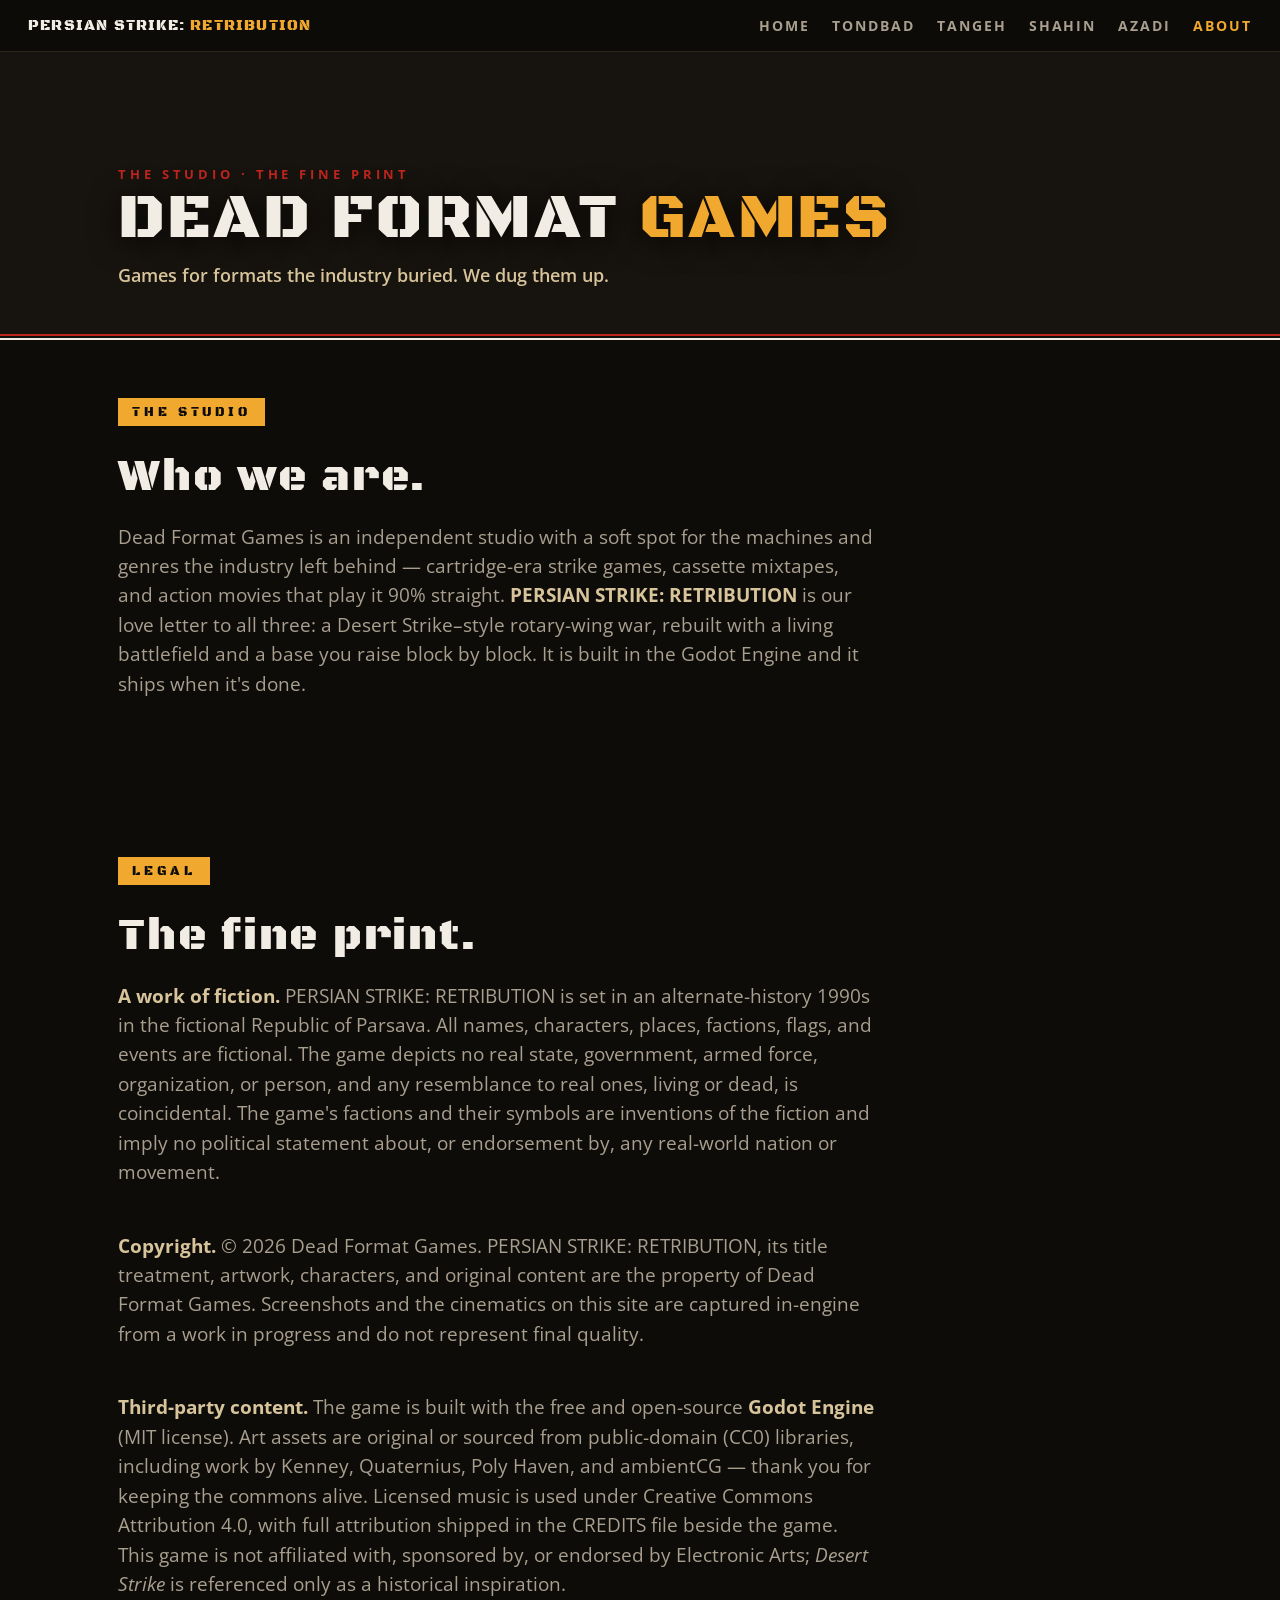
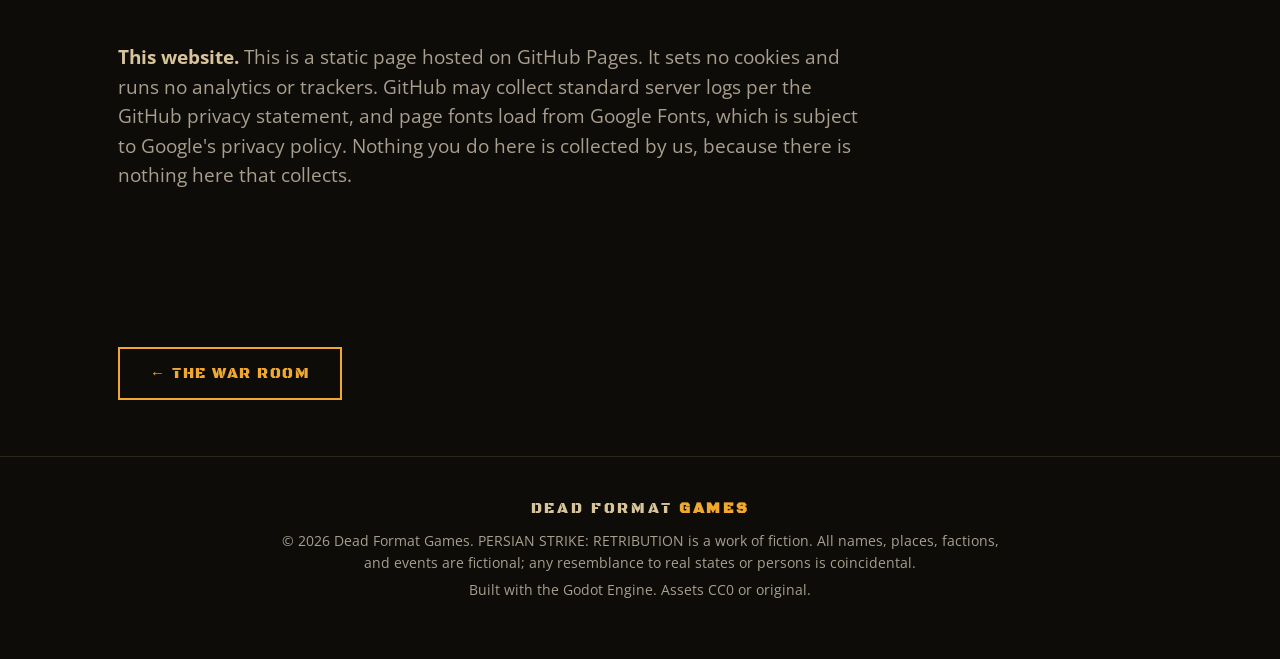
==== about.html @ ac2b21de "Add About page: Dead Format Games and the legal fine print Co-Authored-By: Claude Fable 5 <noreply@a" ====
<!DOCTYPE html>
<html lang="en">
<head>
<meta charset="utf-8">
<meta name="viewport" content="width=device-width, initial-scale=1">
<title>About &amp; Legal — PERSIAN STRIKE: RETRIBUTION</title>
<meta name="description" content="About Dead Format Games, and the legal fine print for PERSIAN STRIKE: RETRIBUTION — fiction disclaimer, licenses, and site privacy.">
<link rel="canonical" href="https://rhicksrad.github.io/persian-strike/about.html">
<meta name="robots" content="index, follow">
<meta name="theme-color" content="#0e0c09">
<meta property="og:type" content="website">
<meta property="og:site_name" content="PERSIAN STRIKE: RETRIBUTION">
<meta property="og:title" content="About Dead Format Games">
<meta property="og:description" content="The studio behind PERSIAN STRIKE: RETRIBUTION, and the legal fine print.">
<meta property="og:image" content="https://rhicksrad.github.io/persian-strike/media/menu_backplate.png">
<meta property="og:url" content="https://rhicksrad.github.io/persian-strike/about.html">
<meta name="twitter:card" content="summary_large_image">
<link rel="icon" href="data:image/svg+xml,<svg xmlns=%22http://www.w3.org/2000/svg%22 viewBox=%220 0 100 100%22><text y=%22.9em%22 font-size=%2290%22>🚁</text></svg>">
<link rel="preconnect" href="https://fonts.googleapis.com">
<link rel="preconnect" href="https://fonts.gstatic.com" crossorigin>
<link href="https://fonts.googleapis.com/css2?family=Open+Sans:wght@400;600;700&display=swap" rel="stylesheet">
<link rel="stylesheet" href="styles.css">
<script type="application/ld+json">
{
  "@context": "https://schema.org",
  "@type": "Organization",
  "name": "Dead Format Games",
  "url": "https://rhicksrad.github.io/persian-strike/about.html",
  "description": "Independent game studio. Maker of PERSIAN STRIKE: RETRIBUTION."
}
</script>
</head>
<body>

<nav>
  <a class="brand" href="index.html">PERSIAN STRIKE: <em>RETRIBUTION</em></a>
  <span class="links">
    <a href="index.html">Home</a>
    <a href="c1.html">Tondbad</a>
    <a href="c2.html">Tangeh</a>
    <a href="c3.html">Shahin</a>
    <a href="c4.html">Azadi</a>
    <a href="about.html" class="active">About</a>
  </span>
</nav>

<header class="page-hero" style="background: var(--panel); min-height: 32vh;">
  <div class="page-hero-inner">
    <span class="season">The studio · the fine print</span>
    <h1>DEAD FORMAT <em>GAMES</em></h1>
    <p class="tag">Games for formats the industry buried. We dug them up.</p>
  </div>
  <div class="tricolor"><span></span><span></span><span></span></div>
</header>

<section id="studio">
  <div class="wrap tight">
    <span class="stamp">The studio</span>
    <h2>Who we are.</h2>
    <p class="lede">Dead Format Games is an independent studio with a soft spot for the machines and genres the industry left behind — cartridge-era strike games, cassette mixtapes, and action movies that play it 90% straight. <b>PERSIAN STRIKE: RETRIBUTION</b> is our love letter to all three: a Desert Strike–style rotary-wing war, rebuilt with a living battlefield and a base you raise block by block. It is built in the Godot Engine and it ships when it's done.</p>
  </div>
</section>

<section id="legal">
  <div class="wrap tight">
    <span class="stamp">Legal</span>
    <h2>The fine print.</h2>
    <p class="lede"><b>A work of fiction.</b> PERSIAN STRIKE: RETRIBUTION is set in an alternate-history 1990s in the fictional Republic of Parsava. All names, characters, places, factions, flags, and events are fictional. The game depicts no real state, government, armed force, organization, or person, and any resemblance to real ones, living or dead, is coincidental. The game's factions and their symbols are inventions of the fiction and imply no political statement about, or endorsement by, any real-world nation or movement.</p>
    <p class="lede"><b>Copyright.</b> © 2026 Dead Format Games. PERSIAN STRIKE: RETRIBUTION, its title treatment, artwork, characters, and original content are the property of Dead Format Games. Screenshots and the cinematics on this site are captured in-engine from a work in progress and do not represent final quality.</p>
    <p class="lede"><b>Third-party content.</b> The game is built with the free and open-source <b>Godot Engine</b> (MIT license). Art assets are original or sourced from public-domain (CC0) libraries, including work by Kenney, Quaternius, Poly Haven, and ambientCG — thank you for keeping the commons alive. Licensed music is used under Creative Commons Attribution 4.0, with full attribution shipped in the CREDITS file beside the game. This game is not affiliated with, sponsored by, or endorsed by Electronic Arts; <i>Desert Strike</i> is referenced only as a historical inspiration.</p>
    <p class="lede"><b>This website.</b> This is a static page hosted on GitHub Pages. It sets no cookies and runs no analytics or trackers. GitHub may collect standard server logs per the GitHub privacy statement, and page fonts load from Google Fonts, which is subject to Google's privacy policy. Nothing you do here is collected by us, because there is nothing here that collects.</p>
  </div>
</section>

<section id="next">
  <div class="wrap tight">
    <div class="prevnext">
      <a class="btn" href="index.html">← The war room</a>
    </div>
  </div>
</section>

<footer>
  <div class="df">DEAD FORMAT <b>GAMES</b></div>
  <p>© 2026 Dead Format Games. PERSIAN STRIKE: RETRIBUTION is a work of fiction. All names, places, factions, and events are fictional; any resemblance to real states or persons is coincidental.</p>
  <p>Built with the Godot Engine. Assets CC0 or original.</p>
</footer>

</body>
</html>
---- styles.css ----
@font-face {
  font-family: 'Black Ops One';
  src: url('fonts/BlackOpsOne-Regular.ttf') format('truetype');
  font-weight: 400;
  font-display: swap;
}
:root {
  --ink: #0e0c09;
  --panel: #17130e;
  --panel-2: #1e1913;
  --sand: #d8c49a;
  --saffron: #f0a92e;
  --saffron-dim: #b57d1e;
  --red: #bf261f;
  --white: #f2ede4;
  --grey: #a99f8f;
  --line: #2c251b;
}
* { margin: 0; padding: 0; box-sizing: border-box; }
html { scroll-behavior: smooth; }
body {
  background: var(--ink);
  color: var(--white);
  font-family: 'Open Sans', 'Segoe UI', sans-serif;
  font-size: 18px;
  line-height: 1.55;
  -webkit-font-smoothing: antialiased;
}
h1, h2, h3, .stamp { font-family: 'Black Ops One', 'Open Sans', sans-serif; font-weight: 400; letter-spacing: .04em; }
a { color: var(--saffron); text-decoration: none; }
img, video { display: block; max-width: 100%; }
section { scroll-margin-top: 72px; }

.tricolor { height: 6px; display: grid; grid-template-rows: 1fr 1fr 1fr; }
.tricolor span:nth-child(1) { background: var(--red); }
.tricolor span:nth-child(2) { background: #111; }
.tricolor span:nth-child(3) { background: var(--white); }

/* ---- nav ---- */
nav {
  position: sticky; top: 0; z-index: 50;
  display: flex; align-items: center; gap: 28px;
  padding: 14px 28px;
  background: rgba(14,12,9,.92);
  backdrop-filter: blur(8px);
  border-bottom: 1px solid var(--line);
}
nav .brand { font-family: 'Black Ops One', sans-serif; font-size: 15px; color: var(--white); letter-spacing: .08em; }
nav .brand em { color: var(--saffron); font-style: normal; }
nav .links { margin-left: auto; display: flex; gap: 22px; }
nav .links a { font-weight: 700; font-size: 14px; letter-spacing: .14em; color: var(--grey); text-transform: uppercase; }
nav .links a:hover { color: var(--saffron); }
nav .links a.active { color: var(--saffron); }
@media (max-width: 700px) { nav .links { gap: 14px; } nav .links a { font-size: 12px; letter-spacing: .08em; } }

/* ---- main hero ---- */
header.hero {
  position: relative;
  min-height: 92vh;
  display: flex; flex-direction: column; justify-content: flex-start;
  background:
    linear-gradient(180deg, rgba(14,12,9,.72) 0%, rgba(14,12,9,.22) 34%, rgba(14,12,9,.06) 55%, rgba(14,12,9,.55) 100%),
    url('media/menu_backplate.png') center 55% / cover no-repeat;
  image-rendering: pixelated;
}
.hero-inner { max-width: 1100px; margin: 0 auto; padding: 34px 28px 0; width: 100%; text-align: center; flex: 1; }
.hero-bottom { max-width: 1100px; margin: 0 auto; padding: 0 28px 44px; width: 100%; text-align: center; }
.hero-bottom .subline { margin: 0 auto 18px; }
.kicker {
  font-weight: 700; letter-spacing: .38em; font-size: 13px; text-transform: uppercase;
  color: var(--sand); opacity: .9;
}
.kicker b { color: var(--saffron); }
h1.title {
  font-size: clamp(40px, 7.5vw, 96px);
  line-height: .98;
  margin: 18px 0 6px;
  text-shadow: 0 4px 30px rgba(0,0,0,.75);
}
h1 .strike { color: var(--white); }
h1 .retrib { color: var(--saffron); display: block; font-size: .48em; letter-spacing: .3em; margin-top: 10px; }
.subline { color: var(--grey); font-size: 16px; max-width: 640px; margin: 18px auto 34px; }
.cta-row { display: flex; gap: 16px; justify-content: center; flex-wrap: wrap; }
.btn {
  display: inline-block; padding: 13px 30px;
  font-family: 'Black Ops One', sans-serif; font-size: 15px; letter-spacing: .1em; text-transform: uppercase;
  border: 2px solid var(--saffron); color: var(--saffron);
  transition: all .15s ease;
}
.btn:hover { background: var(--saffron); color: var(--ink); }
.btn.solid { background: var(--red); border-color: var(--red); color: var(--white); }
.btn.solid:hover { background: #d93a31; border-color: #d93a31; }
.platform { margin-top: 26px; font-size: 13px; letter-spacing: .22em; text-transform: uppercase; color: var(--grey); }

/* ---- campaign page hero ---- */
header.page-hero {
  position: relative;
  min-height: 54vh;
  display: flex; flex-direction: column; justify-content: flex-end;
  background-size: cover;
  background-position: center 30%;
}
header.page-hero .shade {
  position: absolute; inset: 0;
  background: linear-gradient(180deg, rgba(14,12,9,.55) 0%, rgba(14,12,9,.18) 45%, rgba(14,12,9,.94) 92%);
}
.page-hero-inner { position: relative; max-width: 1100px; margin: 0 auto; padding: 90px 28px 44px; width: 100%; }
.page-hero h1 { font-size: clamp(32px, 5.2vw, 64px); line-height: 1.02; text-shadow: 0 4px 30px rgba(0,0,0,.75); }
.page-hero h1 em { color: var(--saffron); font-style: normal; }
.page-hero .season { font-size: 13px; font-weight: 700; letter-spacing: .3em; color: var(--red); text-transform: uppercase; }
.page-hero .tag { color: var(--sand); font-size: 18px; font-weight: 600; margin-top: 10px; max-width: 720px; }

/* ---- sections ---- */
.wrap { max-width: 1100px; margin: 0 auto; padding: 84px 28px; }
.wrap.tight { padding: 56px 28px; }
.stamp {
  display: inline-block; font-size: 13px; letter-spacing: .3em; text-transform: uppercase;
  color: var(--ink); background: var(--saffron); padding: 4px 14px; margin-bottom: 18px;
}
h2 { font-size: clamp(28px, 4vw, 44px); margin-bottom: 10px; }
.lede { color: var(--grey); max-width: 760px; font-size: 19px; margin-bottom: 44px; }
.lede b { color: var(--sand); }

/* ---- films ---- */
.film { background: var(--panel); border: 1px solid var(--line); }
.film video { width: 100%; aspect-ratio: 1920 / 1080; background: #000; }
.film .plate { padding: 16px 20px 18px; display: flex; align-items: baseline; gap: 14px; flex-wrap: wrap; }
.film .op { font-family: 'Black Ops One', sans-serif; font-size: 17px; color: var(--saffron); letter-spacing: .06em; }
.film .season { font-size: 13px; font-weight: 700; letter-spacing: .24em; color: var(--red); text-transform: uppercase; }
.film .desc { flex-basis: 100%; color: var(--grey); font-size: 15.5px; }

/* ---- story beats ---- */
.beats { display: grid; gap: 20px; }
.beat { display: grid; grid-template-columns: 340px 1fr; gap: 0; background: var(--panel); border: 1px solid var(--line); overflow: hidden; align-items: stretch; }
.beat img { width: 100%; height: 100%; object-fit: cover; display: block; }
.beat .body { padding: 18px 24px 20px; }
.beat .season { font-size: 12px; font-weight: 700; letter-spacing: .26em; color: var(--red); text-transform: uppercase; }
.beat h3 { font-size: 20px; color: var(--white); margin: 4px 0 8px; }
.beat h3 em { color: var(--saffron); font-style: normal; }
.beat p { color: var(--grey); font-size: 15.5px; }
.beat p b { color: var(--sand); }
.beat .go { display: inline-block; margin-top: 10px; font-weight: 700; font-size: 13px; letter-spacing: .18em; text-transform: uppercase; }
@media (max-width: 820px) { .beat { grid-template-columns: 1fr; } .beat img { aspect-ratio: 16 / 8; } }

/* ---- campaign cards ---- */
.camp-grid { display: grid; grid-template-columns: 1fr 1fr; gap: 26px; }
@media (max-width: 860px) { .camp-grid { grid-template-columns: 1fr; } }
.camp { background: var(--panel); border: 1px solid var(--line); overflow: hidden; display: block; }
.camp img { aspect-ratio: 1920 / 991; object-fit: cover; width: 100%; filter: saturate(1.05); transition: transform .3s ease; }
.camp:hover img { transform: scale(1.025); }
.camp .body { padding: 18px 20px 22px; }
.camp h3 { font-size: 20px; color: var(--white); margin-bottom: 2px; }
.camp h3 span { color: var(--saffron); }
.camp .season { font-size: 12px; font-weight: 700; letter-spacing: .26em; color: var(--red); text-transform: uppercase; }
.camp p { color: var(--grey); font-size: 15.5px; margin-top: 8px; }
.camp .go { display: inline-block; margin-top: 12px; font-weight: 700; font-size: 13px; letter-spacing: .18em; text-transform: uppercase; }

/* ---- doctrine tiles ---- */
.feat-grid { display: grid; grid-template-columns: repeat(4, 1fr); gap: 20px; }
@media (max-width: 1080px) { .feat-grid { grid-template-columns: repeat(3, 1fr); } }
@media (max-width: 960px) { .feat-grid { grid-template-columns: 1fr 1fr; } }
@media (max-width: 640px) { .feat-grid { grid-template-columns: 1fr; } }
.feat { background: var(--panel-2); border: 1px solid var(--line); border-top: 3px solid var(--saffron-dim); overflow: hidden; }
.feat img { width: 100%; aspect-ratio: 16 / 9; object-fit: cover; display: block; }
.feat .body { padding: 16px 18px 22px; }
.feat h3 { font-size: 17px; color: var(--saffron); margin-bottom: 8px; }
.feat p { color: var(--grey); font-size: 15.5px; }
.feat p b { color: var(--sand); }

/* ---- the bird ---- */
.bird-grid { display: grid; grid-template-columns: repeat(3, 1fr); gap: 18px; }
@media (max-width: 860px) { .bird-grid { grid-template-columns: 1fr; } }
.bird-grid a { position: relative; display: block; overflow: hidden; border: 1px solid var(--line); border-bottom: 3px solid var(--saffron-dim); }
.bird-grid img { aspect-ratio: 1920 / 1080; object-fit: cover; width: 100%; transition: transform .3s ease; }
.bird-grid a:hover img { transform: scale(1.04); }
.bird-grid .cap {
  position: absolute; inset: auto 0 0 0; padding: 26px 14px 10px;
  background: linear-gradient(180deg, transparent, rgba(14,12,9,.92));
  font-size: 12px; font-weight: 700; letter-spacing: .18em; text-transform: uppercase; color: var(--sand);
}

/* ---- campaign page gallery ---- */
.shots { display: grid; grid-template-columns: 1fr 1fr; gap: 16px; }
@media (max-width: 700px) { .shots { grid-template-columns: 1fr; } }
.shots a { position: relative; display: block; overflow: hidden; border: 1px solid var(--line); }
.shots img { aspect-ratio: 1920 / 991; object-fit: cover; width: 100%; transition: transform .3s ease; }
.shots a:hover img { transform: scale(1.04); }
.shots .cap {
  position: absolute; inset: auto 0 0 0; padding: 26px 12px 10px;
  background: linear-gradient(180deg, transparent, rgba(14,12,9,.9));
  font-size: 12px; font-weight: 700; letter-spacing: .18em; text-transform: uppercase; color: var(--sand);
}

/* ---- prev/next ---- */
.prevnext { display: flex; justify-content: space-between; gap: 16px; flex-wrap: wrap; }

/* ---- outro / footer ---- */
.creed { text-align: center; padding: 90px 28px; background: var(--panel); border-top: 1px solid var(--line); }
.creed h2 { color: var(--white); }
.creed h2 em { color: var(--saffron); font-style: normal; }
.creed p { color: var(--grey); max-width: 620px; margin: 14px auto 0; }
footer { padding: 40px 28px 52px; text-align: center; color: var(--grey); font-size: 14px; border-top: 1px solid var(--line); }
footer .df { font-family: 'Black Ops One', sans-serif; letter-spacing: .18em; font-size: 15px; color: var(--sand); margin-bottom: 10px; }
footer .df b { color: var(--saffron); }
footer p { max-width: 720px; margin: 6px auto; }
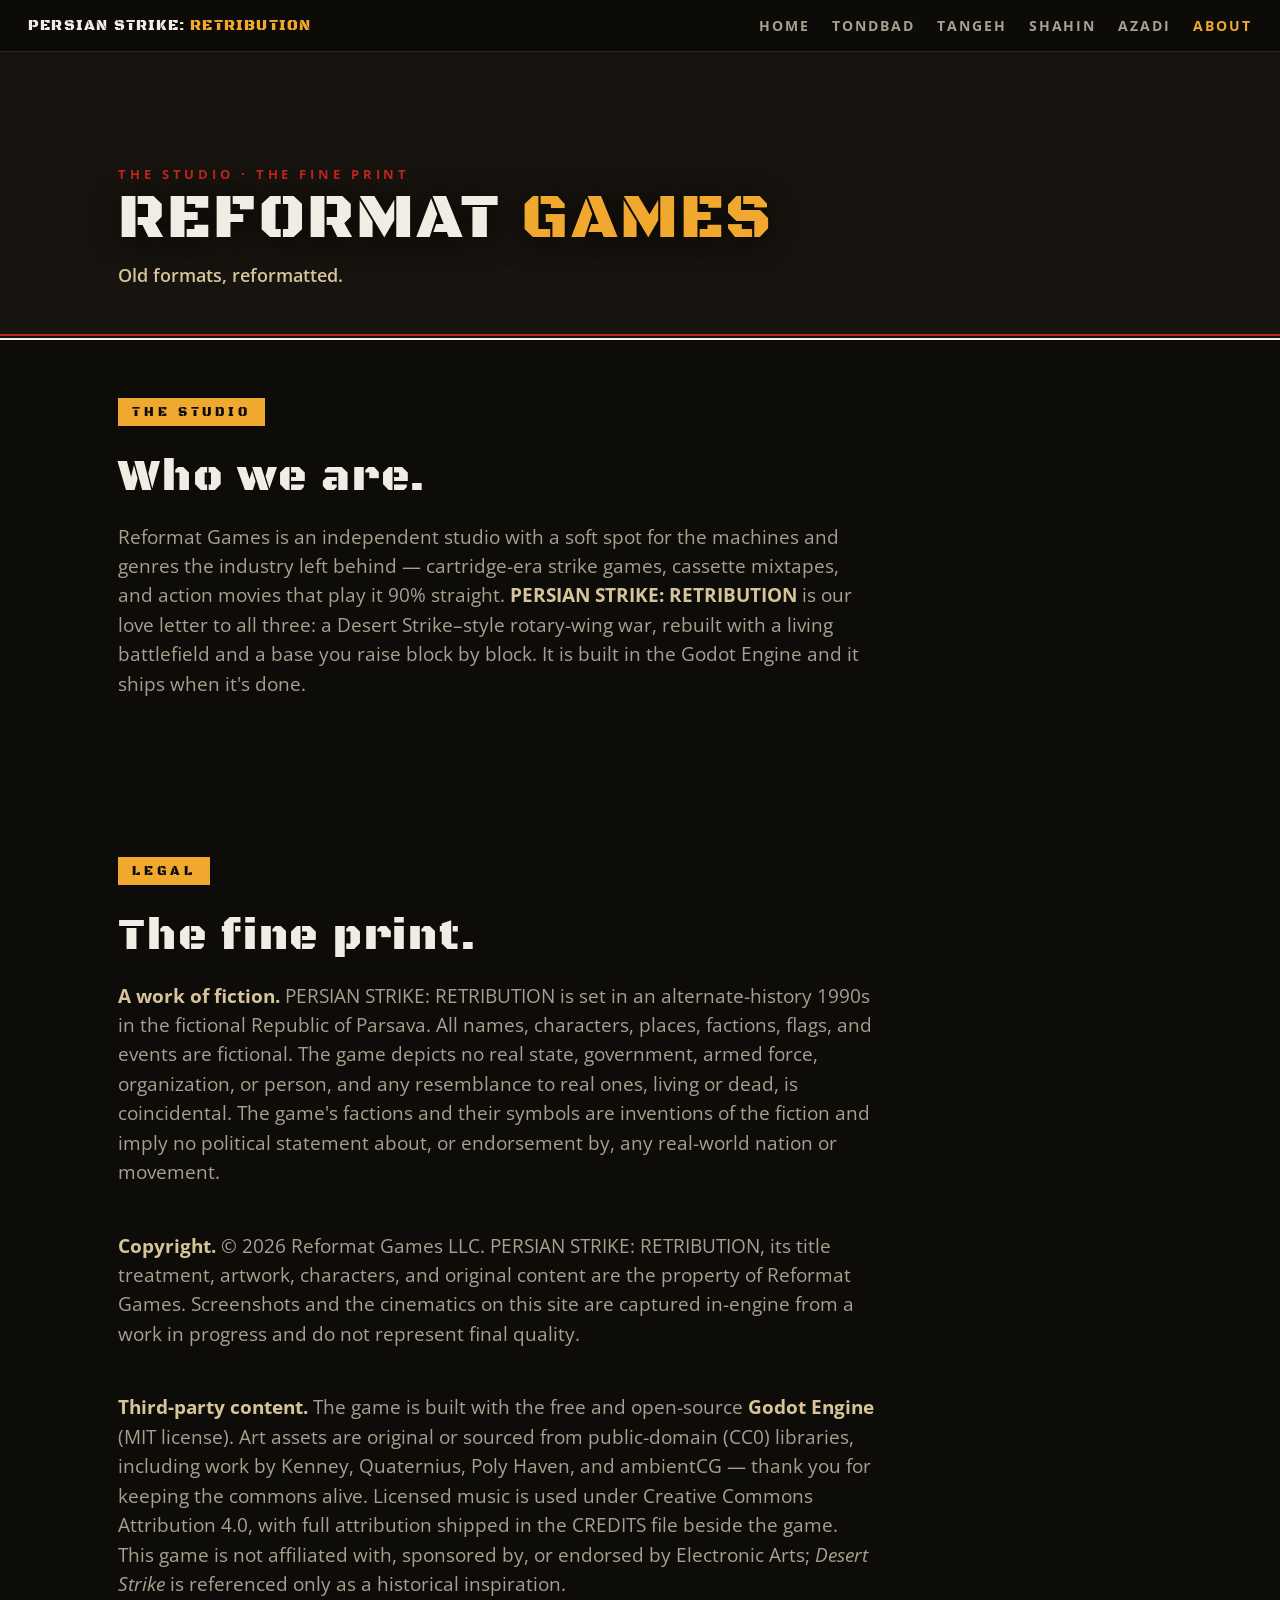
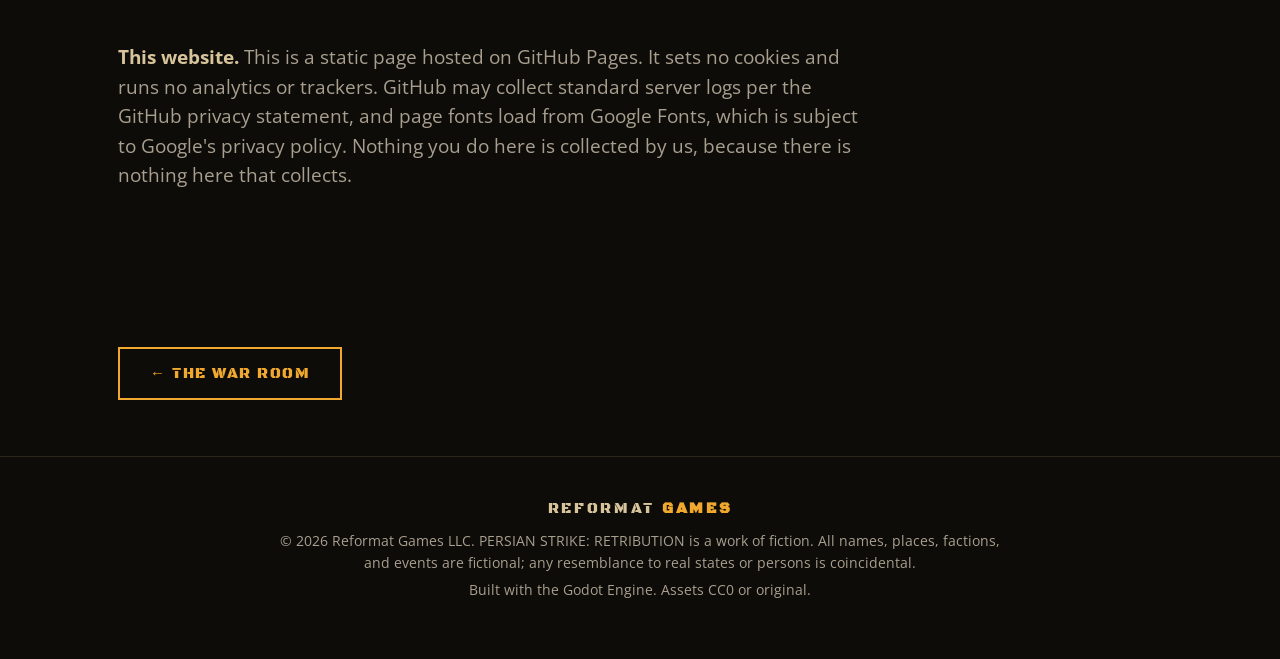
==== commit 21c9d1d1: "Rebrand studio credit to Reformat Games LLC across all pages Co-Authored-By: Claude Fable 5 <noreply" ====
--- a/about.html
+++ b/about.html
@@ -4,16 +4,16 @@
 <meta charset="utf-8">
 <meta name="viewport" content="width=device-width, initial-scale=1">
 <title>About &amp; Legal — PERSIAN STRIKE: RETRIBUTION</title>
-<meta name="description" content="About Dead Format Games, and the legal fine print for PERSIAN STRIKE: RETRIBUTION — fiction disclaimer, licenses, and site privacy.">
-<link rel="canonical" href="https://rhicksrad.github.io/persian-strike/about.html">
+<meta name="description" content="About Reformat Games, and the legal fine print for PERSIAN STRIKE: RETRIBUTION — fiction disclaimer, licenses, and site privacy.">
+<link rel="canonical" href="https://persianstrike.com/about.html">
 <meta name="robots" content="index, follow">
 <meta name="theme-color" content="#0e0c09">
 <meta property="og:type" content="website">
 <meta property="og:site_name" content="PERSIAN STRIKE: RETRIBUTION">
-<meta property="og:title" content="About Dead Format Games">
+<meta property="og:title" content="About Reformat Games">
 <meta property="og:description" content="The studio behind PERSIAN STRIKE: RETRIBUTION, and the legal fine print.">
-<meta property="og:image" content="https://rhicksrad.github.io/persian-strike/media/menu_backplate.png">
-<meta property="og:url" content="https://rhicksrad.github.io/persian-strike/about.html">
+<meta property="og:image" content="https://persianstrike.com/media/menu_backplate.png">
+<meta property="og:url" content="https://persianstrike.com/about.html">
 <meta name="twitter:card" content="summary_large_image">
 <link rel="icon" href="data:image/svg+xml,<svg xmlns=%22http://www.w3.org/2000/svg%22 viewBox=%220 0 100 100%22><text y=%22.9em%22 font-size=%2290%22>🚁</text></svg>">
 <link rel="preconnect" href="https://fonts.googleapis.com">
@@ -24,8 +24,8 @@
 {
   "@context": "https://schema.org",
   "@type": "Organization",
-  "name": "Dead Format Games",
-  "url": "https://rhicksrad.github.io/persian-strike/about.html",
+  "name": "Reformat Games",
+  "url": "https://persianstrike.com/about.html",
   "description": "Independent game studio. Maker of PERSIAN STRIKE: RETRIBUTION."
 }
 </script>
@@ -47,8 +47,8 @@
 <header class="page-hero" style="background: var(--panel); min-height: 32vh;">
   <div class="page-hero-inner">
     <span class="season">The studio · the fine print</span>
-    <h1>DEAD FORMAT <em>GAMES</em></h1>
-    <p class="tag">Games for formats the industry buried. We dug them up.</p>
+    <h1>REFORMAT <em>GAMES</em></h1>
+    <p class="tag">Old formats, reformatted.</p>
   </div>
   <div class="tricolor"><span></span><span></span><span></span></div>
 </header>
@@ -57,7 +57,7 @@
   <div class="wrap tight">
     <span class="stamp">The studio</span>
     <h2>Who we are.</h2>
-    <p class="lede">Dead Format Games is an independent studio with a soft spot for the machines and genres the industry left behind — cartridge-era strike games, cassette mixtapes, and action movies that play it 90% straight. <b>PERSIAN STRIKE: RETRIBUTION</b> is our love letter to all three: a Desert Strike–style rotary-wing war, rebuilt with a living battlefield and a base you raise block by block. It is built in the Godot Engine and it ships when it's done.</p>
+    <p class="lede">Reformat Games is an independent studio with a soft spot for the machines and genres the industry left behind — cartridge-era strike games, cassette mixtapes, and action movies that play it 90% straight. <b>PERSIAN STRIKE: RETRIBUTION</b> is our love letter to all three: a Desert Strike–style rotary-wing war, rebuilt with a living battlefield and a base you raise block by block. It is built in the Godot Engine and it ships when it's done.</p>
   </div>
 </section>
 
@@ -66,7 +66,7 @@
     <span class="stamp">Legal</span>
     <h2>The fine print.</h2>
     <p class="lede"><b>A work of fiction.</b> PERSIAN STRIKE: RETRIBUTION is set in an alternate-history 1990s in the fictional Republic of Parsava. All names, characters, places, factions, flags, and events are fictional. The game depicts no real state, government, armed force, organization, or person, and any resemblance to real ones, living or dead, is coincidental. The game's factions and their symbols are inventions of the fiction and imply no political statement about, or endorsement by, any real-world nation or movement.</p>
-    <p class="lede"><b>Copyright.</b> © 2026 Dead Format Games. PERSIAN STRIKE: RETRIBUTION, its title treatment, artwork, characters, and original content are the property of Dead Format Games. Screenshots and the cinematics on this site are captured in-engine from a work in progress and do not represent final quality.</p>
+    <p class="lede"><b>Copyright.</b> © 2026 Reformat Games LLC. PERSIAN STRIKE: RETRIBUTION, its title treatment, artwork, characters, and original content are the property of Reformat Games. Screenshots and the cinematics on this site are captured in-engine from a work in progress and do not represent final quality.</p>
     <p class="lede"><b>Third-party content.</b> The game is built with the free and open-source <b>Godot Engine</b> (MIT license). Art assets are original or sourced from public-domain (CC0) libraries, including work by Kenney, Quaternius, Poly Haven, and ambientCG — thank you for keeping the commons alive. Licensed music is used under Creative Commons Attribution 4.0, with full attribution shipped in the CREDITS file beside the game. This game is not affiliated with, sponsored by, or endorsed by Electronic Arts; <i>Desert Strike</i> is referenced only as a historical inspiration.</p>
     <p class="lede"><b>This website.</b> This is a static page hosted on GitHub Pages. It sets no cookies and runs no analytics or trackers. GitHub may collect standard server logs per the GitHub privacy statement, and page fonts load from Google Fonts, which is subject to Google's privacy policy. Nothing you do here is collected by us, because there is nothing here that collects.</p>
   </div>
@@ -81,8 +81,8 @@
 </section>
 
 <footer>
-  <div class="df">DEAD FORMAT <b>GAMES</b></div>
-  <p>© 2026 Dead Format Games. PERSIAN STRIKE: RETRIBUTION is a work of fiction. All names, places, factions, and events are fictional; any resemblance to real states or persons is coincidental.</p>
+  <div class="df">REFORMAT <b>GAMES</b></div>
+  <p>© 2026 Reformat Games LLC. PERSIAN STRIKE: RETRIBUTION is a work of fiction. All names, places, factions, and events are fictional; any resemblance to real states or persons is coincidental.</p>
   <p>Built with the Godot Engine. Assets CC0 or original.</p>
 </footer>
 
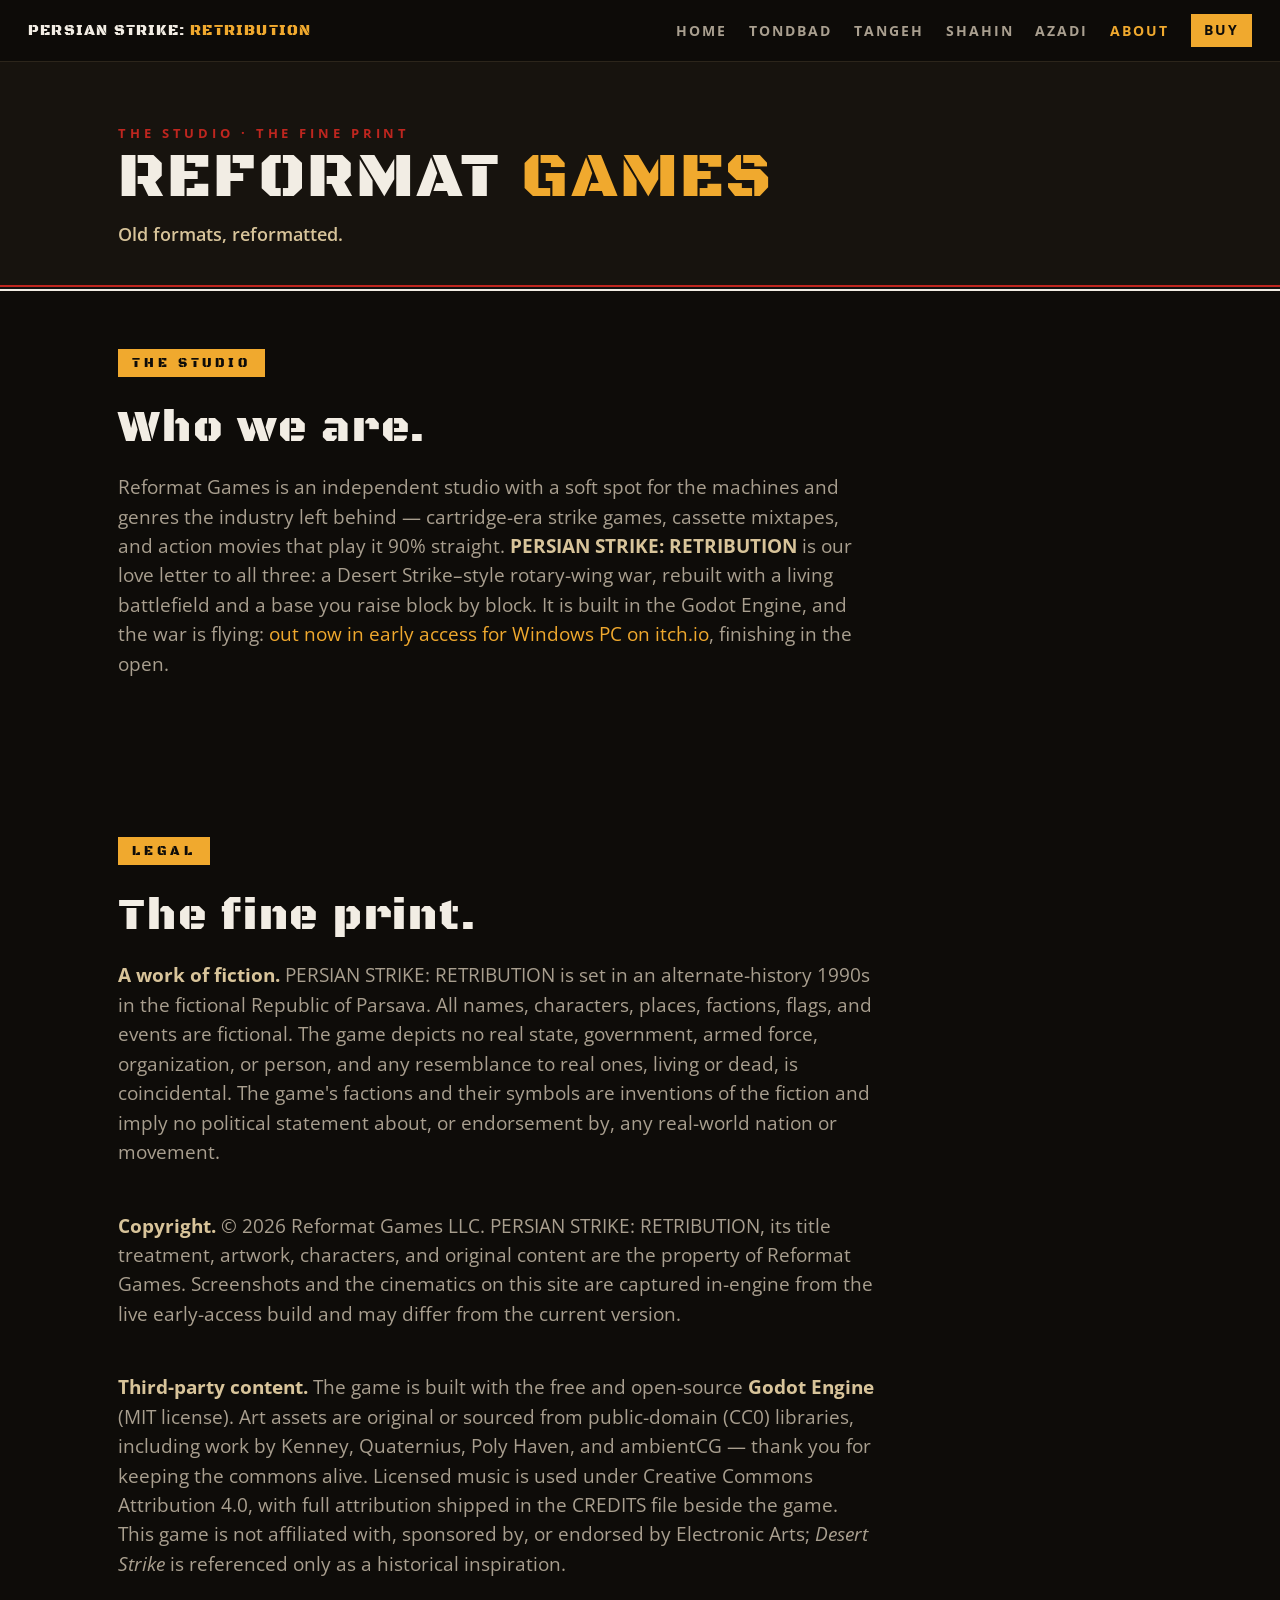
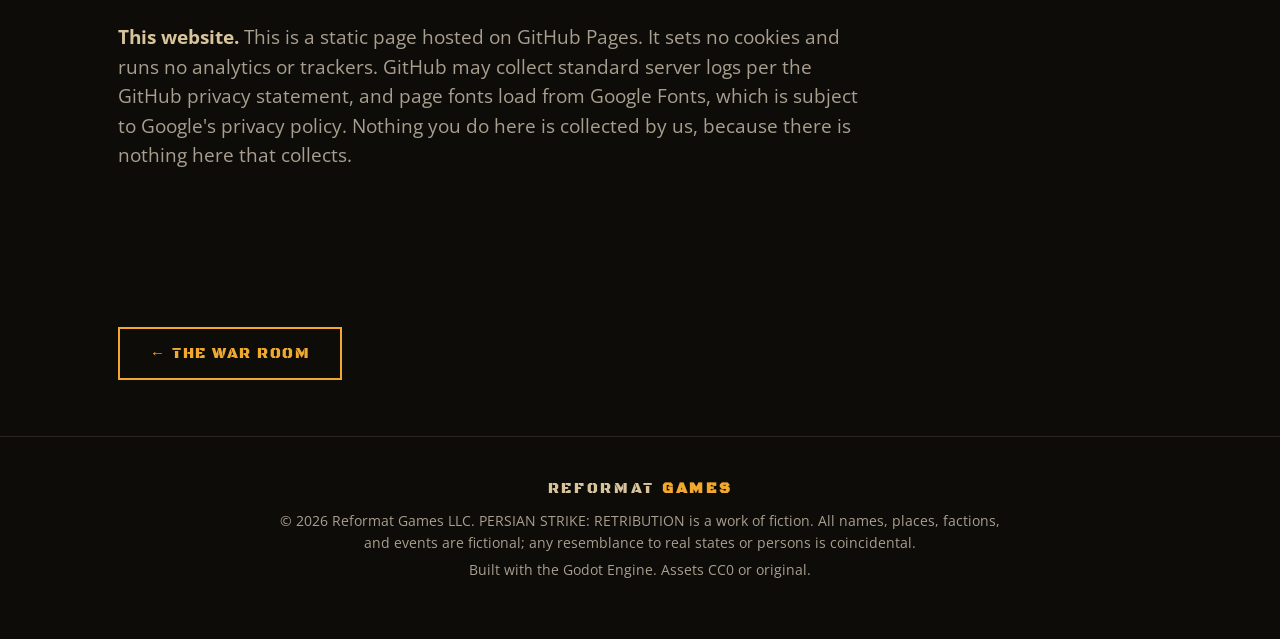
==== commit 527fb0a3: "Launch conversion: itch.io early access, clean images, fresh C1 stills - Buy on itch.io ($5 early ac" ====
--- a/about.html
+++ b/about.html
@@ -41,10 +41,11 @@
     <a href="c3.html">Shahin</a>
     <a href="c4.html">Azadi</a>
     <a href="about.html" class="active">About</a>
+    <a class="buy" href="https://reformatgames.itch.io/persian-strike-retribution" target="_blank" rel="noopener">Buy</a>
   </span>
 </nav>
 
-<header class="page-hero" style="background: var(--panel); min-height: 32vh;">
+<header class="page-hero">
   <div class="page-hero-inner">
     <span class="season">The studio · the fine print</span>
     <h1>REFORMAT <em>GAMES</em></h1>
@@ -57,7 +58,7 @@
   <div class="wrap tight">
     <span class="stamp">The studio</span>
     <h2>Who we are.</h2>
-    <p class="lede">Reformat Games is an independent studio with a soft spot for the machines and genres the industry left behind — cartridge-era strike games, cassette mixtapes, and action movies that play it 90% straight. <b>PERSIAN STRIKE: RETRIBUTION</b> is our love letter to all three: a Desert Strike–style rotary-wing war, rebuilt with a living battlefield and a base you raise block by block. It is built in the Godot Engine and it ships when it's done.</p>
+    <p class="lede">Reformat Games is an independent studio with a soft spot for the machines and genres the industry left behind — cartridge-era strike games, cassette mixtapes, and action movies that play it 90% straight. <b>PERSIAN STRIKE: RETRIBUTION</b> is our love letter to all three: a Desert Strike–style rotary-wing war, rebuilt with a living battlefield and a base you raise block by block. It is built in the Godot Engine, and the war is flying: <a href="https://reformatgames.itch.io/persian-strike-retribution" target="_blank" rel="noopener">out now in early access for Windows PC on itch.io</a>, finishing in the open.</p>
   </div>
 </section>
 
@@ -66,7 +67,7 @@
     <span class="stamp">Legal</span>
     <h2>The fine print.</h2>
     <p class="lede"><b>A work of fiction.</b> PERSIAN STRIKE: RETRIBUTION is set in an alternate-history 1990s in the fictional Republic of Parsava. All names, characters, places, factions, flags, and events are fictional. The game depicts no real state, government, armed force, organization, or person, and any resemblance to real ones, living or dead, is coincidental. The game's factions and their symbols are inventions of the fiction and imply no political statement about, or endorsement by, any real-world nation or movement.</p>
-    <p class="lede"><b>Copyright.</b> © 2026 Reformat Games LLC. PERSIAN STRIKE: RETRIBUTION, its title treatment, artwork, characters, and original content are the property of Reformat Games. Screenshots and the cinematics on this site are captured in-engine from a work in progress and do not represent final quality.</p>
+    <p class="lede"><b>Copyright.</b> © 2026 Reformat Games LLC. PERSIAN STRIKE: RETRIBUTION, its title treatment, artwork, characters, and original content are the property of Reformat Games. Screenshots and the cinematics on this site are captured in-engine from the live early-access build and may differ from the current version.</p>
     <p class="lede"><b>Third-party content.</b> The game is built with the free and open-source <b>Godot Engine</b> (MIT license). Art assets are original or sourced from public-domain (CC0) libraries, including work by Kenney, Quaternius, Poly Haven, and ambientCG — thank you for keeping the commons alive. Licensed music is used under Creative Commons Attribution 4.0, with full attribution shipped in the CREDITS file beside the game. This game is not affiliated with, sponsored by, or endorsed by Electronic Arts; <i>Desert Strike</i> is referenced only as a historical inspiration.</p>
     <p class="lede"><b>This website.</b> This is a static page hosted on GitHub Pages. It sets no cookies and runs no analytics or trackers. GitHub may collect standard server logs per the GitHub privacy statement, and page fonts load from Google Fonts, which is subject to Google's privacy policy. Nothing you do here is collected by us, because there is nothing here that collects.</p>
   </div>
--- a/styles.css
+++ b/styles.css
@@ -47,25 +47,17 @@
 }
 nav .brand { font-family: 'Black Ops One', sans-serif; font-size: 15px; color: var(--white); letter-spacing: .08em; }
 nav .brand em { color: var(--saffron); font-style: normal; }
-nav .links { margin-left: auto; display: flex; gap: 22px; }
+nav .links { margin-left: auto; display: flex; gap: 22px; align-items: center; }
 nav .links a { font-weight: 700; font-size: 14px; letter-spacing: .14em; color: var(--grey); text-transform: uppercase; }
 nav .links a:hover { color: var(--saffron); }
 nav .links a.active { color: var(--saffron); }
+nav .links a.buy { color: var(--ink); background: var(--saffron); padding: 5px 13px 6px; }
+nav .links a.buy:hover { background: #ffc14d; color: var(--ink); }
 @media (max-width: 700px) { nav .links { gap: 14px; } nav .links a { font-size: 12px; letter-spacing: .08em; } }
 
-/* ---- main hero ---- */
-header.hero {
-  position: relative;
-  min-height: 92vh;
-  display: flex; flex-direction: column; justify-content: flex-start;
-  background:
-    linear-gradient(180deg, rgba(14,12,9,.72) 0%, rgba(14,12,9,.22) 34%, rgba(14,12,9,.06) 55%, rgba(14,12,9,.55) 100%),
-    url('media/menu_backplate.png') center 55% / cover no-repeat;
-  image-rendering: pixelated;
-}
-.hero-inner { max-width: 1100px; margin: 0 auto; padding: 34px 28px 0; width: 100%; text-align: center; flex: 1; }
-.hero-bottom { max-width: 1100px; margin: 0 auto; padding: 0 28px 44px; width: 100%; text-align: center; }
-.hero-bottom .subline { margin: 0 auto 18px; }
+/* ---- main hero: title plate on solid ink, the key art below it, clean ---- */
+header.hero { background: var(--ink); }
+.hero-inner { max-width: 1100px; margin: 0 auto; padding: 56px 28px 40px; width: 100%; text-align: center; }
 .kicker {
   font-weight: 700; letter-spacing: .38em; font-size: 13px; text-transform: uppercase;
   color: var(--sand); opacity: .9;
@@ -75,11 +67,11 @@
   font-size: clamp(40px, 7.5vw, 96px);
   line-height: .98;
   margin: 18px 0 6px;
-  text-shadow: 0 4px 30px rgba(0,0,0,.75);
 }
 h1 .strike { color: var(--white); }
 h1 .retrib { color: var(--saffron); display: block; font-size: .48em; letter-spacing: .3em; margin-top: 10px; }
-.subline { color: var(--grey); font-size: 16px; max-width: 640px; margin: 18px auto 34px; }
+.hero-art { display: block; width: 100%; image-rendering: pixelated; border-top: 1px solid var(--line); }
+.subline { color: var(--grey); font-size: 16px; max-width: 640px; margin: 18px auto 26px; }
 .cta-row { display: flex; gap: 16px; justify-content: center; flex-wrap: wrap; }
 .btn {
   display: inline-block; padding: 13px 30px;
@@ -90,22 +82,13 @@
 .btn:hover { background: var(--saffron); color: var(--ink); }
 .btn.solid { background: var(--red); border-color: var(--red); color: var(--white); }
 .btn.solid:hover { background: #d93a31; border-color: #d93a31; }
-.platform { margin-top: 26px; font-size: 13px; letter-spacing: .22em; text-transform: uppercase; color: var(--grey); }
+.platform { margin-top: 22px; font-size: 13px; letter-spacing: .22em; text-transform: uppercase; color: var(--grey); }
 
-/* ---- campaign page hero ---- */
-header.page-hero {
-  position: relative;
-  min-height: 54vh;
-  display: flex; flex-direction: column; justify-content: flex-end;
-  background-size: cover;
-  background-position: center 30%;
-}
-header.page-hero .shade {
-  position: absolute; inset: 0;
-  background: linear-gradient(180deg, rgba(14,12,9,.55) 0%, rgba(14,12,9,.18) 45%, rgba(14,12,9,.94) 92%);
-}
-.page-hero-inner { position: relative; max-width: 1100px; margin: 0 auto; padding: 90px 28px 44px; width: 100%; }
-.page-hero h1 { font-size: clamp(32px, 5.2vw, 64px); line-height: 1.02; text-shadow: 0 4px 30px rgba(0,0,0,.75); }
+/* ---- campaign page hero: title plate on panel, the still below it, clean ---- */
+header.page-hero { background: var(--panel); }
+.page-hero-inner { max-width: 1100px; margin: 0 auto; padding: 56px 28px 36px; width: 100%; }
+.page-hero-art { display: block; width: 100%; aspect-ratio: 1920 / 991; object-fit: cover; border-top: 1px solid var(--line); }
+.page-hero h1 { font-size: clamp(32px, 5.2vw, 64px); line-height: 1.02; }
 .page-hero h1 em { color: var(--saffron); font-style: normal; }
 .page-hero .season { font-size: 13px; font-weight: 700; letter-spacing: .3em; color: var(--red); text-transform: uppercase; }
 .page-hero .tag { color: var(--sand); font-size: 18px; font-weight: 600; margin-top: 10px; max-width: 720px; }
@@ -170,24 +153,24 @@
 /* ---- the bird ---- */
 .bird-grid { display: grid; grid-template-columns: repeat(3, 1fr); gap: 18px; }
 @media (max-width: 860px) { .bird-grid { grid-template-columns: 1fr; } }
-.bird-grid a { position: relative; display: block; overflow: hidden; border: 1px solid var(--line); border-bottom: 3px solid var(--saffron-dim); }
+.bird-grid a { display: block; overflow: hidden; border: 1px solid var(--line); border-bottom: 3px solid var(--saffron-dim); background: var(--panel); }
 .bird-grid img { aspect-ratio: 1920 / 1080; object-fit: cover; width: 100%; transition: transform .3s ease; }
 .bird-grid a:hover img { transform: scale(1.04); }
 .bird-grid .cap {
-  position: absolute; inset: auto 0 0 0; padding: 26px 14px 10px;
-  background: linear-gradient(180deg, transparent, rgba(14,12,9,.92));
+  display: block; padding: 10px 14px 12px;
+  border-top: 1px solid var(--line);
   font-size: 12px; font-weight: 700; letter-spacing: .18em; text-transform: uppercase; color: var(--sand);
 }
 
 /* ---- campaign page gallery ---- */
 .shots { display: grid; grid-template-columns: 1fr 1fr; gap: 16px; }
 @media (max-width: 700px) { .shots { grid-template-columns: 1fr; } }
-.shots a { position: relative; display: block; overflow: hidden; border: 1px solid var(--line); }
+.shots a { display: block; overflow: hidden; border: 1px solid var(--line); background: var(--panel); }
 .shots img { aspect-ratio: 1920 / 991; object-fit: cover; width: 100%; transition: transform .3s ease; }
 .shots a:hover img { transform: scale(1.04); }
 .shots .cap {
-  position: absolute; inset: auto 0 0 0; padding: 26px 12px 10px;
-  background: linear-gradient(180deg, transparent, rgba(14,12,9,.9));
+  display: block; padding: 10px 13px 12px;
+  border-top: 1px solid var(--line);
   font-size: 12px; font-weight: 700; letter-spacing: .18em; text-transform: uppercase; color: var(--sand);
 }
 
@@ -199,6 +182,7 @@
 .creed h2 { color: var(--white); }
 .creed h2 em { color: var(--saffron); font-style: normal; }
 .creed p { color: var(--grey); max-width: 620px; margin: 14px auto 0; }
+.creed .cta-row { margin-top: 26px; }
 footer { padding: 40px 28px 52px; text-align: center; color: var(--grey); font-size: 14px; border-top: 1px solid var(--line); }
 footer .df { font-family: 'Black Ops One', sans-serif; letter-spacing: .18em; font-size: 15px; color: var(--sand); margin-bottom: 10px; }
 footer .df b { color: var(--saffron); }
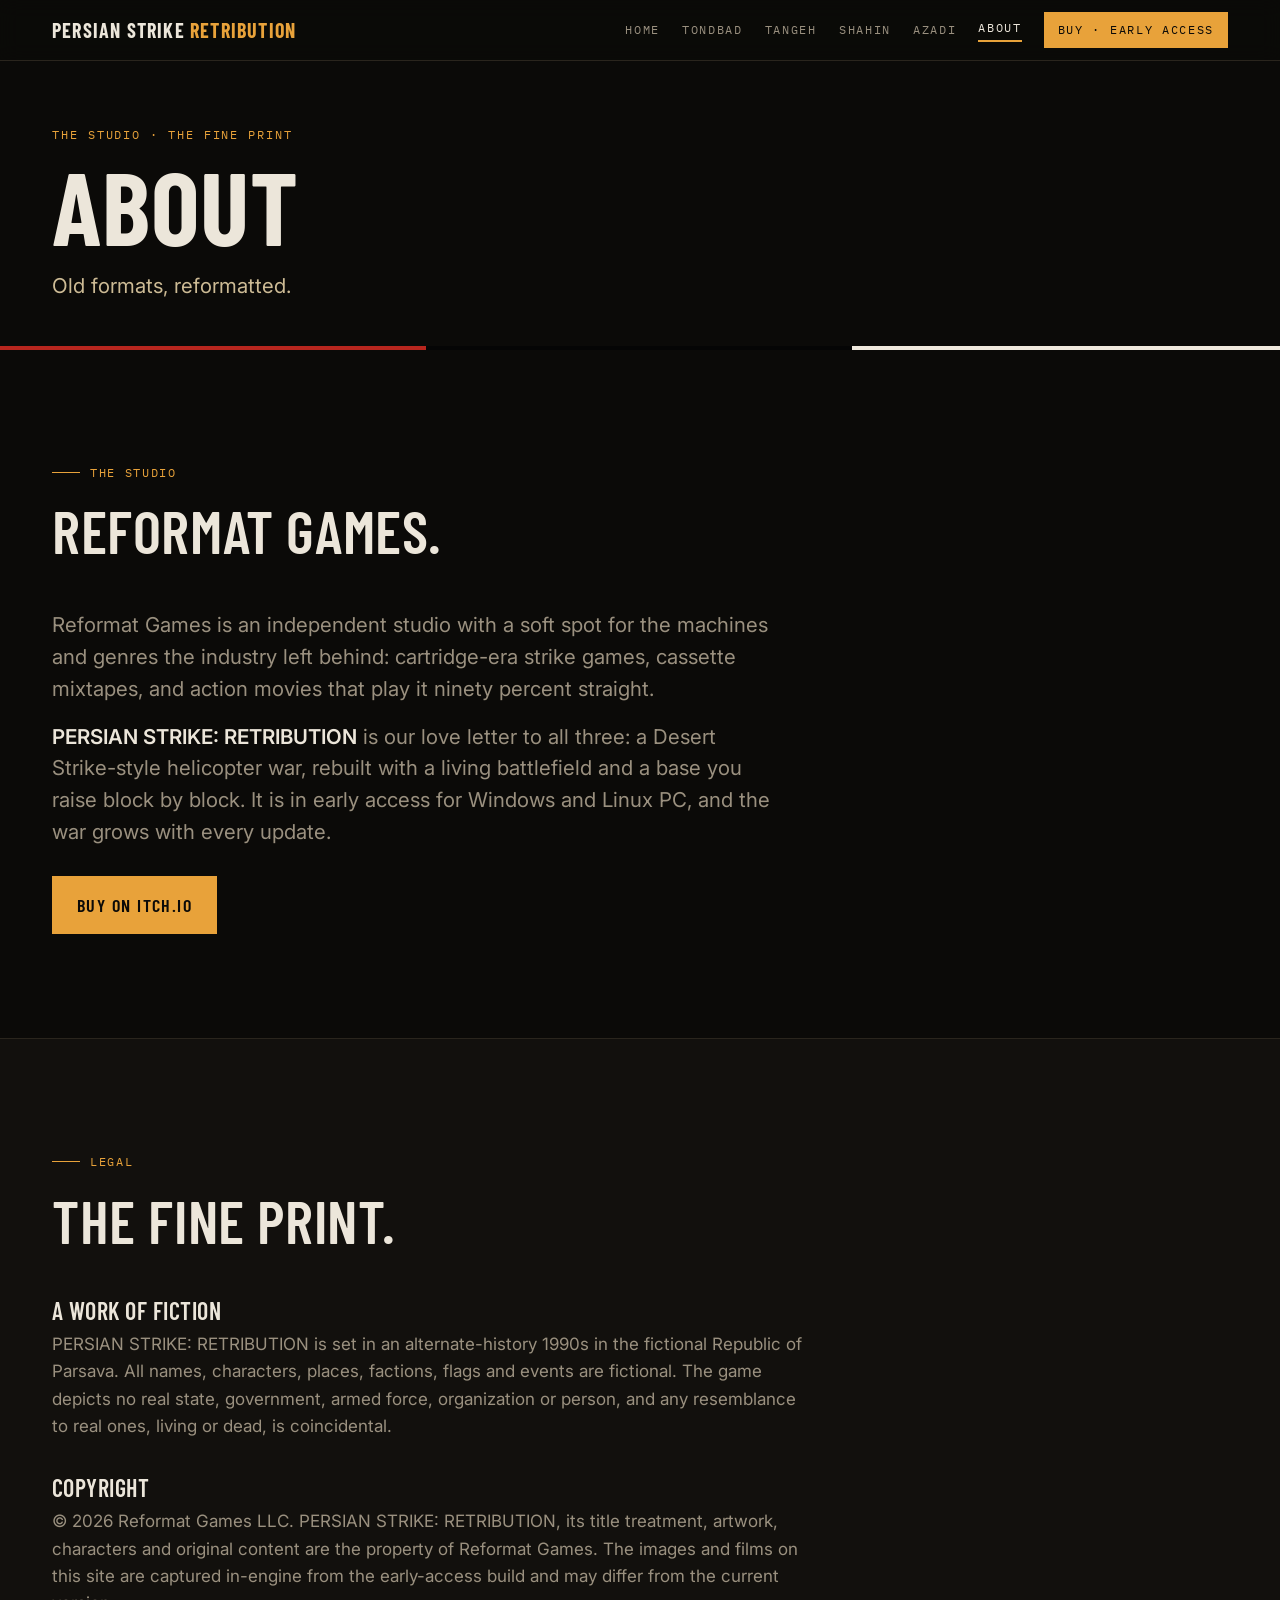
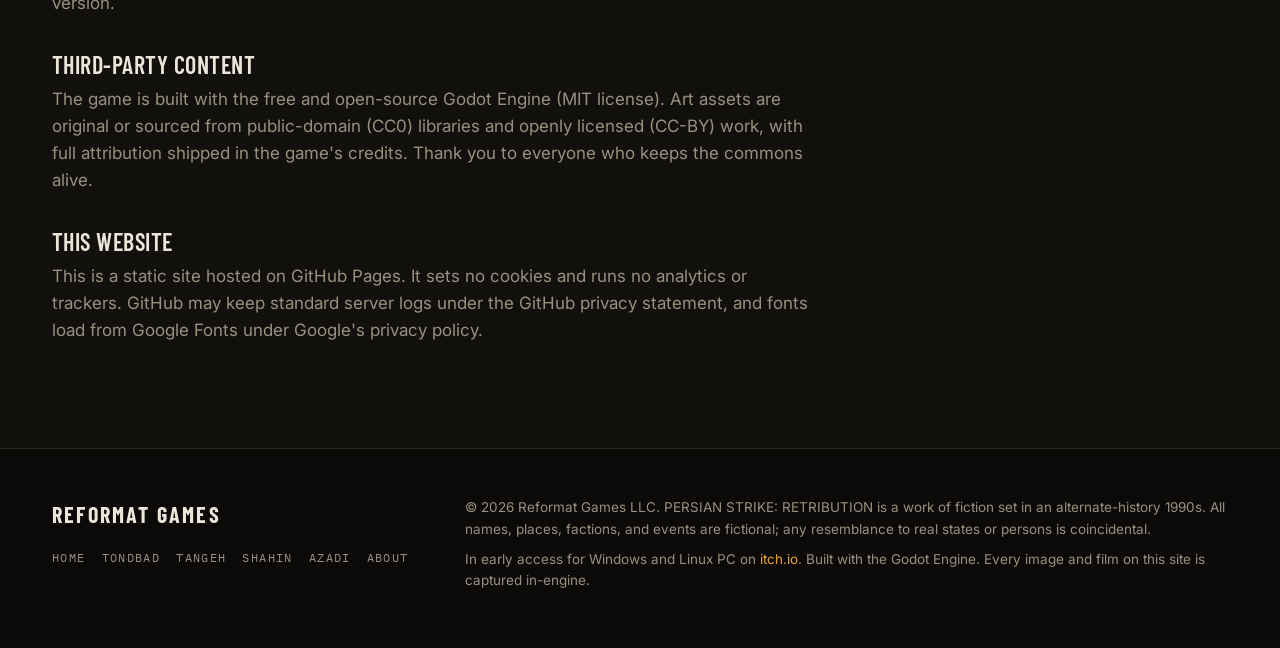
==== commit f909b6b4: "Redesign the site: documentary layout, rewritten pages, current Shahin and Azadi New design system (" ====
--- a/about.html
+++ b/about.html
@@ -3,89 +3,60 @@
 <head>
 <meta charset="utf-8">
 <meta name="viewport" content="width=device-width, initial-scale=1">
-<title>About &amp; Legal — PERSIAN STRIKE: RETRIBUTION</title>
-<meta name="description" content="About Reformat Games, and the legal fine print for PERSIAN STRIKE: RETRIBUTION — fiction disclaimer, licenses, and site privacy.">
+<title>About — PERSIAN STRIKE: RETRIBUTION</title>
+<meta name="description" content="Reformat Games, the studio behind PERSIAN STRIKE: RETRIBUTION, and the fine print: a work of fiction, copyright, third-party content and site privacy.">
 <link rel="canonical" href="https://persianstrike.com/about.html">
-<meta name="robots" content="index, follow">
-<meta name="theme-color" content="#0e0c09">
+<meta name="robots" content="index, follow, max-image-preview:large">
+<meta name="theme-color" content="#0b0a08">
 <meta property="og:type" content="website">
 <meta property="og:site_name" content="PERSIAN STRIKE: RETRIBUTION">
-<meta property="og:title" content="About Reformat Games">
-<meta property="og:description" content="The studio behind PERSIAN STRIKE: RETRIBUTION, and the legal fine print.">
-<meta property="og:image" content="https://persianstrike.com/media/menu_backplate.png">
+<meta property="og:title" content="About — PERSIAN STRIKE: RETRIBUTION">
+<meta property="og:description" content="Reformat Games, the studio behind PERSIAN STRIKE: RETRIBUTION, and the fine print: a work of fiction, copyright, third-party content and site privacy.">
+<meta property="og:image" content="https://persianstrike.com/media/still_c1_simorgh.jpg">
 <meta property="og:url" content="https://persianstrike.com/about.html">
 <meta name="twitter:card" content="summary_large_image">
-<link rel="icon" href="data:image/svg+xml,<svg xmlns=%22http://www.w3.org/2000/svg%22 viewBox=%220 0 100 100%22><text y=%22.9em%22 font-size=%2290%22>🚁</text></svg>">
+<meta name="twitter:image" content="https://persianstrike.com/media/still_c1_simorgh.jpg">
+<link rel="icon" href="data:image/svg+xml,<svg xmlns=%22http://www.w3.org/2000/svg%22 viewBox=%220 0 100 100%22><rect width=%22100%22 height=%2233%22 fill=%22%23b8261e%22/><rect y=%2233%22 width=%22100%22 height=%2234%22 fill=%22%23050505%22/><rect y=%2267%22 width=%22100%22 height=%2233%22 fill=%22%23efe9dd%22/></svg>">
 <link rel="preconnect" href="https://fonts.googleapis.com">
 <link rel="preconnect" href="https://fonts.gstatic.com" crossorigin>
-<link href="https://fonts.googleapis.com/css2?family=Open+Sans:wght@400;600;700&display=swap" rel="stylesheet">
+<link href="https://fonts.googleapis.com/css2?family=Barlow+Condensed:wght@500;600;700&family=IBM+Plex+Mono:wght@400;500&family=Inter:wght@400;500;600&display=swap" rel="stylesheet">
 <link rel="stylesheet" href="styles.css">
-<script type="application/ld+json">
-{
-  "@context": "https://schema.org",
-  "@type": "Organization",
-  "name": "Reformat Games",
-  "url": "https://persianstrike.com/about.html",
-  "description": "Independent game studio. Maker of PERSIAN STRIKE: RETRIBUTION."
-}
-</script>
 </head>
 <body>
+<header class="nav"><div class="wrap">
+  <a class="brand" href="index.html">Persian Strike <span>Retribution</span></a>
+  <nav class="links"><a href="index.html">Home</a><a href="c1.html">Tondbad</a><a href="c2.html">Tangeh</a><a href="c3.html">Shahin</a><a href="c4.html">Azadi</a><a href="about.html" aria-current="page">About</a><a class="buy" href="https://reformatgames.itch.io/persian-strike-retribution" target="_blank" rel="noopener">Buy · Early access</a></nav>
+</div></header>
 
-<nav>
-  <a class="brand" href="index.html">PERSIAN STRIKE: <em>RETRIBUTION</em></a>
-  <span class="links">
-    <a href="index.html">Home</a>
-    <a href="c1.html">Tondbad</a>
-    <a href="c2.html">Tangeh</a>
-    <a href="c3.html">Shahin</a>
-    <a href="c4.html">Azadi</a>
-    <a href="about.html" class="active">About</a>
-    <a class="buy" href="https://reformatgames.itch.io/persian-strike-retribution" target="_blank" rel="noopener">Buy</a>
-  </span>
-</nav>
+<section class="page-head"><div class="wrap">
+  <div class="num">The studio · the fine print</div><h1>About</h1>
+  <p class="lede">Old formats, reformatted.</p>
+</div></section>
+<div class="rule"></div>
+<section class="block "><div class="wrap">
+<div class="head"><div><span class="label">The studio</span><h2>Reformat Games.</h2></div><div></div></div><div class="prose">
+<p class="lede">Reformat Games is an independent studio with a soft spot for the machines and genres the industry left behind: cartridge-era strike games, cassette mixtapes, and action movies that play it ninety percent straight.</p>
+<p class="lede"><b>PERSIAN STRIKE: RETRIBUTION</b> is our love letter to all three: a Desert Strike-style helicopter war, rebuilt with a living battlefield and a base you raise block by block. It is in early access for Windows and Linux PC, and the war grows with every update.</p>
+</div>
+<div class="cta" style="margin-top:28px"><a class="btn primary" href="https://reformatgames.itch.io/persian-strike-retribution" target="_blank" rel="noopener">Buy on itch.io</a></div>
+</div></section>
+<section class="block alt"><div class="wrap">
+<div class="head"><div><span class="label">Legal</span><h2>The fine print.</h2></div><div></div></div><div class="legal">
+<h3>A work of fiction</h3>
+<p>PERSIAN STRIKE: RETRIBUTION is set in an alternate-history 1990s in the fictional Republic of Parsava. All names, characters, places, factions, flags and events are fictional. The game depicts no real state, government, armed force, organization or person, and any resemblance to real ones, living or dead, is coincidental.</p>
+<h3>Copyright</h3>
+<p>© 2026 Reformat Games LLC. PERSIAN STRIKE: RETRIBUTION, its title treatment, artwork, characters and original content are the property of Reformat Games. The images and films on this site are captured in-engine from the early-access build and may differ from the current version.</p>
+<h3>Third-party content</h3>
+<p>The game is built with the free and open-source Godot Engine (MIT license). Art assets are original or sourced from public-domain (CC0) libraries and openly licensed (CC-BY) work, with full attribution shipped in the game's credits. Thank you to everyone who keeps the commons alive.</p>
+<h3>This website</h3>
+<p>This is a static site hosted on GitHub Pages. It sets no cookies and runs no analytics or trackers. GitHub may keep standard server logs under the GitHub privacy statement, and fonts load from Google Fonts under Google's privacy policy.</p>
+</div>
+</div></section>
 
-<header class="page-hero">
-  <div class="page-hero-inner">
-    <span class="season">The studio · the fine print</span>
-    <h1>REFORMAT <em>GAMES</em></h1>
-    <p class="tag">Old formats, reformatted.</p>
-  </div>
-  <div class="tricolor"><span></span><span></span><span></span></div>
-</header>
-
-<section id="studio">
-  <div class="wrap tight">
-    <span class="stamp">The studio</span>
-    <h2>Who we are.</h2>
-    <p class="lede">Reformat Games is an independent studio with a soft spot for the machines and genres the industry left behind — cartridge-era strike games, cassette mixtapes, and action movies that play it 90% straight. <b>PERSIAN STRIKE: RETRIBUTION</b> is our love letter to all three: a Desert Strike–style rotary-wing war, rebuilt with a living battlefield and a base you raise block by block. It is built in the Godot Engine, and the war is flying: <a href="https://reformatgames.itch.io/persian-strike-retribution" target="_blank" rel="noopener">out now in early access for Windows PC on itch.io</a>, finishing in the open.</p>
-  </div>
-</section>
-
-<section id="legal">
-  <div class="wrap tight">
-    <span class="stamp">Legal</span>
-    <h2>The fine print.</h2>
-    <p class="lede"><b>A work of fiction.</b> PERSIAN STRIKE: RETRIBUTION is set in an alternate-history 1990s in the fictional Republic of Parsava. All names, characters, places, factions, flags, and events are fictional. The game depicts no real state, government, armed force, organization, or person, and any resemblance to real ones, living or dead, is coincidental. The game's factions and their symbols are inventions of the fiction and imply no political statement about, or endorsement by, any real-world nation or movement.</p>
-    <p class="lede"><b>Copyright.</b> © 2026 Reformat Games LLC. PERSIAN STRIKE: RETRIBUTION, its title treatment, artwork, characters, and original content are the property of Reformat Games. Screenshots and the cinematics on this site are captured in-engine from the live early-access build and may differ from the current version.</p>
-    <p class="lede"><b>Third-party content.</b> The game is built with the free and open-source <b>Godot Engine</b> (MIT license). Art assets are original or sourced from public-domain (CC0) libraries, including work by Kenney, Quaternius, Poly Haven, and ambientCG — thank you for keeping the commons alive. Licensed music is used under Creative Commons Attribution 4.0, with full attribution shipped in the CREDITS file beside the game. This game is not affiliated with, sponsored by, or endorsed by Electronic Arts; <i>Desert Strike</i> is referenced only as a historical inspiration.</p>
-    <p class="lede"><b>This website.</b> This is a static page hosted on GitHub Pages. It sets no cookies and runs no analytics or trackers. GitHub may collect standard server logs per the GitHub privacy statement, and page fonts load from Google Fonts, which is subject to Google's privacy policy. Nothing you do here is collected by us, because there is nothing here that collects.</p>
-  </div>
-</section>
-
-<section id="next">
-  <div class="wrap tight">
-    <div class="prevnext">
-      <a class="btn" href="index.html">← The war room</a>
-    </div>
-  </div>
-</section>
-
-<footer>
-  <div class="df">REFORMAT <b>GAMES</b></div>
-  <p>© 2026 Reformat Games LLC. PERSIAN STRIKE: RETRIBUTION is a work of fiction. All names, places, factions, and events are fictional; any resemblance to real states or persons is coincidental.</p>
-  <p>Built with the Godot Engine. Assets CC0 or original.</p>
-</footer>
-
+<footer><div class="wrap">
+  <div><div class="studio">Reformat Games</div><div class="fnav"><a href="index.html">Home</a><a href="c1.html">Tondbad</a><a href="c2.html">Tangeh</a><a href="c3.html">Shahin</a><a href="c4.html">Azadi</a><a href="about.html" aria-current="page">About</a></div></div>
+  <div><p>© 2026 Reformat Games LLC. PERSIAN STRIKE: RETRIBUTION is a work of fiction set in an alternate-history 1990s. All names, places, factions, and events are fictional; any resemblance to real states or persons is coincidental.</p>
+  <p>In early access for Windows and Linux PC on <a href="https://reformatgames.itch.io/persian-strike-retribution" target="_blank" rel="noopener">itch.io</a>. Built with the Godot Engine. Every image and film on this site is captured in-engine.</p></div>
+</div></footer>
 </body>
 </html>
--- a/styles.css
+++ b/styles.css
@@ -1,189 +1,225 @@
-@font-face {
-  font-family: 'Black Ops One';
-  src: url('fonts/BlackOpsOne-Regular.ttf') format('truetype');
-  font-weight: 400;
-  font-display: swap;
-}
+/* PERSIAN STRIKE: RETRIBUTION — site styles.
+   Documentary register: full-bleed in-engine frames, condensed military
+   headings, mono dossier labels. Captions always sit outside the image. */
 :root {
-  --ink: #0e0c09;
-  --panel: #17130e;
-  --panel-2: #1e1913;
-  --sand: #d8c49a;
-  --saffron: #f0a92e;
-  --saffron-dim: #b57d1e;
-  --red: #bf261f;
-  --white: #f2ede4;
-  --grey: #a99f8f;
-  --line: #2c251b;
+  --ink: #0b0a08;
+  --ink-2: #12100d;
+  --panel: #171410;
+  --line: #2a251d;
+  --line-2: #3a3328;
+  --bone: #ece6da;
+  --sand: #cdbb95;
+  --dust: #9a907f;
+  --signal: #e8a23a;
+  --signal-2: #f3b65a;
+  --azadi-red: #b8261e;
+  --azadi-white: #efe9dd;
+  --head: 'Barlow Condensed', 'Arial Narrow', sans-serif;
+  --body: 'Inter', 'Segoe UI', system-ui, sans-serif;
+  --mono: 'IBM Plex Mono', ui-monospace, monospace;
+  --gutter: 32px;
+  --max: 1240px;
 }
 * { margin: 0; padding: 0; box-sizing: border-box; }
 html { scroll-behavior: smooth; }
 body {
-  background: var(--ink);
-  color: var(--white);
-  font-family: 'Open Sans', 'Segoe UI', sans-serif;
-  font-size: 18px;
-  line-height: 1.55;
-  -webkit-font-smoothing: antialiased;
-}
-h1, h2, h3, .stamp { font-family: 'Black Ops One', 'Open Sans', sans-serif; font-weight: 400; letter-spacing: .04em; }
-a { color: var(--saffron); text-decoration: none; }
+  background: var(--ink); color: var(--bone);
+  font-family: var(--body); font-size: 17px; line-height: 1.6;
+  -webkit-font-smoothing: antialiased; text-rendering: optimizeLegibility;
+}
 img, video { display: block; max-width: 100%; }
-section { scroll-margin-top: 72px; }
-
-.tricolor { height: 6px; display: grid; grid-template-rows: 1fr 1fr 1fr; }
-.tricolor span:nth-child(1) { background: var(--red); }
-.tricolor span:nth-child(2) { background: #111; }
-.tricolor span:nth-child(3) { background: var(--white); }
+a { color: var(--signal); text-decoration: none; }
+a:hover { color: var(--signal-2); }
+b, strong { color: var(--bone); font-weight: 600; }
+section { scroll-margin-top: 64px; }
+.wrap { max-width: var(--max); margin: 0 auto; padding: 0 var(--gutter); }
+@media (max-width: 700px) { :root { --gutter: 16px; } body { font-size: 16px; } }
+
+/* ---- type ---- */
+h1, h2, h3 { font-family: var(--head); font-weight: 600; text-transform: uppercase; line-height: 1.02; letter-spacing: .01em; }
+h2 { font-size: clamp(34px, 5vw, 60px); margin-bottom: 18px; }
+h3 { font-size: 24px; letter-spacing: .02em; margin-bottom: 8px; }
+.label {
+  display: inline-flex; align-items: center; gap: 10px;
+  font-family: var(--mono); font-size: 12px; letter-spacing: .14em; text-transform: uppercase;
+  color: var(--signal); margin-bottom: 18px;
+}
+.label::before { content: ""; width: 28px; height: 1px; background: var(--signal); }
+.lede { font-size: clamp(18px, 1.6vw, 21px); color: var(--sand); max-width: 760px; line-height: 1.55; }
+.lede + .lede { margin-top: 14px; }
+.prose p { color: var(--dust); margin-bottom: 16px; max-width: 720px; }
 
 /* ---- nav ---- */
-nav {
+.nav {
   position: sticky; top: 0; z-index: 50;
-  display: flex; align-items: center; gap: 28px;
-  padding: 14px 28px;
-  background: rgba(14,12,9,.92);
-  backdrop-filter: blur(8px);
+  background: rgba(11,10,8,.9); backdrop-filter: blur(10px);
   border-bottom: 1px solid var(--line);
 }
-nav .brand { font-family: 'Black Ops One', sans-serif; font-size: 15px; color: var(--white); letter-spacing: .08em; }
-nav .brand em { color: var(--saffron); font-style: normal; }
-nav .links { margin-left: auto; display: flex; gap: 22px; align-items: center; }
-nav .links a { font-weight: 700; font-size: 14px; letter-spacing: .14em; color: var(--grey); text-transform: uppercase; }
-nav .links a:hover { color: var(--saffron); }
-nav .links a.active { color: var(--saffron); }
-nav .links a.buy { color: var(--ink); background: var(--saffron); padding: 5px 13px 6px; }
-nav .links a.buy:hover { background: #ffc14d; color: var(--ink); }
-@media (max-width: 700px) { nav .links { gap: 14px; } nav .links a { font-size: 12px; letter-spacing: .08em; } }
-
-/* ---- main hero: title plate on solid ink, the key art below it, clean ---- */
-header.hero { background: var(--ink); }
-.hero-inner { max-width: 1100px; margin: 0 auto; padding: 56px 28px 40px; width: 100%; text-align: center; }
-.kicker {
-  font-weight: 700; letter-spacing: .38em; font-size: 13px; text-transform: uppercase;
-  color: var(--sand); opacity: .9;
-}
-.kicker b { color: var(--saffron); }
-h1.title {
-  font-size: clamp(40px, 7.5vw, 96px);
-  line-height: .98;
-  margin: 18px 0 6px;
-}
-h1 .strike { color: var(--white); }
-h1 .retrib { color: var(--saffron); display: block; font-size: .48em; letter-spacing: .3em; margin-top: 10px; }
-.hero-art { display: block; width: 100%; image-rendering: pixelated; border-top: 1px solid var(--line); }
-.subline { color: var(--grey); font-size: 16px; max-width: 640px; margin: 18px auto 26px; }
-.cta-row { display: flex; gap: 16px; justify-content: center; flex-wrap: wrap; }
+.nav .wrap { display: flex; align-items: center; gap: 24px; height: 60px; }
+.nav .brand { font-family: var(--head); font-weight: 700; font-size: 20px; letter-spacing: .06em; color: var(--bone); text-transform: uppercase; white-space: nowrap; }
+.nav .brand span { color: var(--signal); }
+.nav .links { margin-left: auto; display: flex; align-items: center; gap: 22px; }
+.nav .links a { font-family: var(--mono); font-size: 12px; letter-spacing: .14em; text-transform: uppercase; color: var(--dust); }
+.nav .links a:hover, .nav .links a[aria-current] { color: var(--bone); }
+.nav .links a[aria-current] { box-shadow: inset 0 -2px 0 var(--signal); padding-bottom: 4px; }
+.nav .links a.buy { color: var(--ink); background: var(--signal); padding: 8px 14px; }
+.nav .links a.buy:hover { background: var(--signal-2); }
+@media (max-width: 900px) {
+  .nav .wrap { flex-wrap: wrap; height: auto; padding-top: 10px; padding-bottom: 8px; gap: 4px; }
+  .nav .brand { font-size: 17px; }
+  .nav .links { margin-left: 0; width: 100%; flex-wrap: wrap; gap: 2px 14px; }
+  .nav .links a { font-size: 11px; padding: 6px 0; }
+  .nav .links a.buy { margin-left: auto; padding: 6px 12px; }
+}
+
+/* ---- tricolor rule ---- */
+.rule { height: 4px; background: linear-gradient(90deg, var(--azadi-red) 0 33.3%, #050505 33.3% 66.6%, var(--azadi-white) 66.6%); }
+
+/* ---- home hero: full-bleed frame, title block beneath it ---- */
+.hero-frame { background: #000; }
+.hero-frame img { width: 100%; height: min(78vh, 56.25vw); min-height: 260px; object-fit: cover; }
+.hero-title { border-bottom: 1px solid var(--line); }
+.hero-title .wrap { display: grid; grid-template-columns: 1.3fr 1fr; gap: 48px; align-items: end; padding-top: 48px; padding-bottom: 56px; }
+.hero-title .studio { font-family: var(--mono); font-size: 12px; letter-spacing: .2em; text-transform: uppercase; color: var(--dust); margin-bottom: 14px; }
+.hero-title h1 { font-size: clamp(52px, 8.4vw, 118px); font-weight: 700; line-height: .9; }
+.hero-title h1 span { display: block; color: var(--signal); font-size: .44em; letter-spacing: .32em; margin-top: 12px; font-weight: 600; }
+.hero-title .pitch { color: var(--sand); font-size: 19px; margin-bottom: 26px; }
+.hero-title .meta { margin-top: 18px; font-family: var(--mono); font-size: 12px; letter-spacing: .12em; text-transform: uppercase; color: var(--dust); }
+@media (max-width: 860px) { .hero-title .wrap { grid-template-columns: 1fr; gap: 24px; padding-top: 32px; padding-bottom: 40px; } }
+
+/* ---- buttons ---- */
+.cta { display: flex; gap: 12px; flex-wrap: wrap; }
 .btn {
-  display: inline-block; padding: 13px 30px;
-  font-family: 'Black Ops One', sans-serif; font-size: 15px; letter-spacing: .1em; text-transform: uppercase;
-  border: 2px solid var(--saffron); color: var(--saffron);
-  transition: all .15s ease;
-}
-.btn:hover { background: var(--saffron); color: var(--ink); }
-.btn.solid { background: var(--red); border-color: var(--red); color: var(--white); }
-.btn.solid:hover { background: #d93a31; border-color: #d93a31; }
-.platform { margin-top: 22px; font-size: 13px; letter-spacing: .22em; text-transform: uppercase; color: var(--grey); }
-
-/* ---- campaign page hero: title plate on panel, the still below it, clean ---- */
-header.page-hero { background: var(--panel); }
-.page-hero-inner { max-width: 1100px; margin: 0 auto; padding: 56px 28px 36px; width: 100%; }
-.page-hero-art { display: block; width: 100%; aspect-ratio: 1920 / 991; object-fit: cover; border-top: 1px solid var(--line); }
-.page-hero h1 { font-size: clamp(32px, 5.2vw, 64px); line-height: 1.02; }
-.page-hero h1 em { color: var(--saffron); font-style: normal; }
-.page-hero .season { font-size: 13px; font-weight: 700; letter-spacing: .3em; color: var(--red); text-transform: uppercase; }
-.page-hero .tag { color: var(--sand); font-size: 18px; font-weight: 600; margin-top: 10px; max-width: 720px; }
-
-/* ---- sections ---- */
-.wrap { max-width: 1100px; margin: 0 auto; padding: 84px 28px; }
-.wrap.tight { padding: 56px 28px; }
-.stamp {
-  display: inline-block; font-size: 13px; letter-spacing: .3em; text-transform: uppercase;
-  color: var(--ink); background: var(--saffron); padding: 4px 14px; margin-bottom: 18px;
-}
-h2 { font-size: clamp(28px, 4vw, 44px); margin-bottom: 10px; }
-.lede { color: var(--grey); max-width: 760px; font-size: 19px; margin-bottom: 44px; }
-.lede b { color: var(--sand); }
-
-/* ---- films ---- */
-.film { background: var(--panel); border: 1px solid var(--line); }
-.film video { width: 100%; aspect-ratio: 1920 / 1080; background: #000; }
-.film .plate { padding: 16px 20px 18px; display: flex; align-items: baseline; gap: 14px; flex-wrap: wrap; }
-.film .op { font-family: 'Black Ops One', sans-serif; font-size: 17px; color: var(--saffron); letter-spacing: .06em; }
-.film .season { font-size: 13px; font-weight: 700; letter-spacing: .24em; color: var(--red); text-transform: uppercase; }
-.film .desc { flex-basis: 100%; color: var(--grey); font-size: 15.5px; }
-
-/* ---- story beats ---- */
-.beats { display: grid; gap: 20px; }
-.beat { display: grid; grid-template-columns: 340px 1fr; gap: 0; background: var(--panel); border: 1px solid var(--line); overflow: hidden; align-items: stretch; }
-.beat img { width: 100%; height: 100%; object-fit: cover; display: block; }
-.beat .body { padding: 18px 24px 20px; }
-.beat .season { font-size: 12px; font-weight: 700; letter-spacing: .26em; color: var(--red); text-transform: uppercase; }
-.beat h3 { font-size: 20px; color: var(--white); margin: 4px 0 8px; }
-.beat h3 em { color: var(--saffron); font-style: normal; }
-.beat p { color: var(--grey); font-size: 15.5px; }
-.beat p b { color: var(--sand); }
-.beat .go { display: inline-block; margin-top: 10px; font-weight: 700; font-size: 13px; letter-spacing: .18em; text-transform: uppercase; }
-@media (max-width: 820px) { .beat { grid-template-columns: 1fr; } .beat img { aspect-ratio: 16 / 8; } }
-
-/* ---- campaign cards ---- */
-.camp-grid { display: grid; grid-template-columns: 1fr 1fr; gap: 26px; }
-@media (max-width: 860px) { .camp-grid { grid-template-columns: 1fr; } }
-.camp { background: var(--panel); border: 1px solid var(--line); overflow: hidden; display: block; }
-.camp img { aspect-ratio: 1920 / 991; object-fit: cover; width: 100%; filter: saturate(1.05); transition: transform .3s ease; }
-.camp:hover img { transform: scale(1.025); }
-.camp .body { padding: 18px 20px 22px; }
-.camp h3 { font-size: 20px; color: var(--white); margin-bottom: 2px; }
-.camp h3 span { color: var(--saffron); }
-.camp .season { font-size: 12px; font-weight: 700; letter-spacing: .26em; color: var(--red); text-transform: uppercase; }
-.camp p { color: var(--grey); font-size: 15.5px; margin-top: 8px; }
-.camp .go { display: inline-block; margin-top: 12px; font-weight: 700; font-size: 13px; letter-spacing: .18em; text-transform: uppercase; }
-
-/* ---- doctrine tiles ---- */
-.feat-grid { display: grid; grid-template-columns: repeat(4, 1fr); gap: 20px; }
-@media (max-width: 1080px) { .feat-grid { grid-template-columns: repeat(3, 1fr); } }
-@media (max-width: 960px) { .feat-grid { grid-template-columns: 1fr 1fr; } }
-@media (max-width: 640px) { .feat-grid { grid-template-columns: 1fr; } }
-.feat { background: var(--panel-2); border: 1px solid var(--line); border-top: 3px solid var(--saffron-dim); overflow: hidden; }
-.feat img { width: 100%; aspect-ratio: 16 / 9; object-fit: cover; display: block; }
-.feat .body { padding: 16px 18px 22px; }
-.feat h3 { font-size: 17px; color: var(--saffron); margin-bottom: 8px; }
-.feat p { color: var(--grey); font-size: 15.5px; }
-.feat p b { color: var(--sand); }
-
-/* ---- the bird ---- */
-.bird-grid { display: grid; grid-template-columns: repeat(3, 1fr); gap: 18px; }
-@media (max-width: 860px) { .bird-grid { grid-template-columns: 1fr; } }
-.bird-grid a { display: block; overflow: hidden; border: 1px solid var(--line); border-bottom: 3px solid var(--saffron-dim); background: var(--panel); }
-.bird-grid img { aspect-ratio: 1920 / 1080; object-fit: cover; width: 100%; transition: transform .3s ease; }
-.bird-grid a:hover img { transform: scale(1.04); }
-.bird-grid .cap {
-  display: block; padding: 10px 14px 12px;
-  border-top: 1px solid var(--line);
-  font-size: 12px; font-weight: 700; letter-spacing: .18em; text-transform: uppercase; color: var(--sand);
-}
-
-/* ---- campaign page gallery ---- */
-.shots { display: grid; grid-template-columns: 1fr 1fr; gap: 16px; }
-@media (max-width: 700px) { .shots { grid-template-columns: 1fr; } }
-.shots a { display: block; overflow: hidden; border: 1px solid var(--line); background: var(--panel); }
-.shots img { aspect-ratio: 1920 / 991; object-fit: cover; width: 100%; transition: transform .3s ease; }
-.shots a:hover img { transform: scale(1.04); }
-.shots .cap {
-  display: block; padding: 10px 13px 12px;
-  border-top: 1px solid var(--line);
-  font-size: 12px; font-weight: 700; letter-spacing: .18em; text-transform: uppercase; color: var(--sand);
-}
-
-/* ---- prev/next ---- */
-.prevnext { display: flex; justify-content: space-between; gap: 16px; flex-wrap: wrap; }
-
-/* ---- outro / footer ---- */
-.creed { text-align: center; padding: 90px 28px; background: var(--panel); border-top: 1px solid var(--line); }
-.creed h2 { color: var(--white); }
-.creed h2 em { color: var(--saffron); font-style: normal; }
-.creed p { color: var(--grey); max-width: 620px; margin: 14px auto 0; }
-.creed .cta-row { margin-top: 26px; }
-footer { padding: 40px 28px 52px; text-align: center; color: var(--grey); font-size: 14px; border-top: 1px solid var(--line); }
-footer .df { font-family: 'Black Ops One', sans-serif; letter-spacing: .18em; font-size: 15px; color: var(--sand); margin-bottom: 10px; }
-footer .df b { color: var(--saffron); }
-footer p { max-width: 720px; margin: 6px auto; }
+  display: inline-flex; align-items: center; padding: 14px 24px;
+  font-family: var(--head); font-weight: 600; font-size: 18px; letter-spacing: .08em; text-transform: uppercase;
+  border: 1px solid var(--line-2); color: var(--bone);
+  transition: background .15s, border-color .15s, color .15s;
+}
+.btn:hover { border-color: var(--bone); color: var(--bone); }
+.btn.primary { background: var(--signal); border-color: var(--signal); color: var(--ink); }
+.btn.primary:hover { background: var(--signal-2); border-color: var(--signal-2); color: var(--ink); }
+
+/* ---- section rhythm ---- */
+.block { padding: 104px 0; border-bottom: 1px solid var(--line); }
+.block.tight { padding: 72px 0; }
+.block.alt { background: var(--ink-2); }
+.head { display: grid; grid-template-columns: 1fr 1fr; gap: 48px; align-items: end; margin-bottom: 48px; }
+.head h2 { margin-bottom: 0; }
+@media (max-width: 860px) {
+  .block { padding: 64px 0; } .block.tight { padding: 48px 0; }
+  .head { grid-template-columns: 1fr; gap: 16px; margin-bottom: 32px; }
+}
+
+/* ---- film ---- */
+.film { background: #000; border: 1px solid var(--line); }
+.film video { width: 100%; aspect-ratio: 16 / 9; background: #000; }
+.film figcaption { display: flex; flex-wrap: wrap; gap: 6px 18px; align-items: baseline; padding: 16px 20px; background: var(--panel); border-top: 1px solid var(--line); }
+.film figcaption .t { font-family: var(--head); font-weight: 600; font-size: 20px; letter-spacing: .06em; text-transform: uppercase; }
+.film figcaption .m { font-family: var(--mono); font-size: 12px; letter-spacing: .12em; text-transform: uppercase; color: var(--signal); }
+.film figcaption .d { flex-basis: 100%; color: var(--dust); font-size: 15px; }
+
+/* ---- campaign rows (home) ---- */
+.campaigns { display: grid; gap: 2px; background: var(--line); border: 1px solid var(--line); }
+.camp { display: grid; grid-template-columns: 1.25fr 1fr; background: var(--ink); color: var(--bone); }
+.camp:nth-child(even) { grid-template-columns: 1fr 1.25fr; }
+.camp:nth-child(even) .pic { order: 2; }
+.camp:hover { color: var(--bone); }
+.camp .pic { overflow: hidden; }
+.camp .pic img { width: 100%; height: 100%; min-height: 300px; object-fit: cover; transition: transform .5s ease; }
+.camp:hover .pic img { transform: scale(1.03); }
+.camp .txt { padding: 44px 44px 40px; display: flex; flex-direction: column; justify-content: center; }
+.camp .num { font-family: var(--mono); font-size: 12px; letter-spacing: .16em; text-transform: uppercase; color: var(--signal); margin-bottom: 12px; }
+.camp h3 { font-size: clamp(30px, 3.4vw, 44px); margin-bottom: 14px; }
+.camp p { color: var(--dust); margin-bottom: 20px; }
+.camp .go { font-family: var(--mono); font-size: 12px; letter-spacing: .14em; text-transform: uppercase; color: var(--signal); }
+@media (max-width: 860px) {
+  .camp, .camp:nth-child(even) { grid-template-columns: 1fr; }
+  .camp:nth-child(even) .pic { order: 0; }
+  .camp .pic img { min-height: 0; aspect-ratio: 16 / 9; }
+  .camp .txt { padding: 26px 20px 30px; }
+}
+
+/* ---- cards ---- */
+.grid { display: grid; gap: 36px 28px; }
+.g2 { grid-template-columns: repeat(2, 1fr); }
+.g3 { grid-template-columns: repeat(3, 1fr); }
+.g4 { grid-template-columns: repeat(4, 1fr); }
+@media (max-width: 1060px) { .g4, .g3 { grid-template-columns: repeat(2, 1fr); } }
+@media (max-width: 640px) { .g2, .g3, .g4 { grid-template-columns: 1fr; } }
+.card img { width: 100%; aspect-ratio: 16 / 9; object-fit: cover; border: 1px solid var(--line); margin-bottom: 16px; }
+.card .k { font-family: var(--mono); font-size: 11px; letter-spacing: .16em; text-transform: uppercase; color: var(--signal); margin-bottom: 6px; display: block; }
+.card p { color: var(--dust); font-size: 15.5px; }
+.orders { counter-reset: op; }
+.orders .card { counter-increment: op; }
+.orders .card .k::before { content: "Order " counter(op, decimal-leading-zero) " · "; }
+
+/* ---- feature split ---- */
+.split { display: grid; grid-template-columns: 1.2fr 1fr; gap: 56px; align-items: center; }
+.split.flip > :first-child { order: 2; }
+.split img { width: 100%; aspect-ratio: 16 / 9; object-fit: cover; border: 1px solid var(--line); }
+.split p { color: var(--dust); }
+.split + .split { margin-top: 80px; }
+@media (max-width: 860px) { .split { grid-template-columns: 1fr; gap: 22px; } .split.flip > :first-child { order: 0; } .split + .split { margin-top: 48px; } }
+
+/* ---- campaign page head + dossier ---- */
+.page-head { padding: 64px 0 44px; }
+.page-head .num { font-family: var(--mono); font-size: 12px; letter-spacing: .16em; text-transform: uppercase; color: var(--signal); margin-bottom: 14px; }
+.page-head h1 { font-size: clamp(48px, 8vw, 104px); font-weight: 700; line-height: .92; }
+.page-head .lede { margin-top: 18px; }
+@media (max-width: 700px) { .page-head { padding: 40px 0 30px; } }
+.dossier { display: grid; grid-template-columns: repeat(4, 1fr); border-bottom: 1px solid var(--line); background: var(--ink-2); }
+.dossier div { padding: 20px 24px; border-right: 1px solid var(--line); }
+.dossier div:last-child { border-right: 0; }
+.dossier dt { font-family: var(--mono); font-size: 11px; letter-spacing: .16em; text-transform: uppercase; color: var(--dust); margin-bottom: 4px; }
+.dossier dd { font-family: var(--head); font-size: 22px; font-weight: 600; text-transform: uppercase; letter-spacing: .03em; }
+@media (max-width: 760px) {
+  .dossier { grid-template-columns: 1fr 1fr; }
+  .dossier div { padding: 14px 16px; }
+  .dossier div:nth-child(2) { border-right: 0; }
+  .dossier div:nth-child(-n+2) { border-bottom: 1px solid var(--line); }
+  .dossier dd { font-size: 18px; }
+}
+
+/* ---- gallery ---- */
+.gallery { display: grid; grid-template-columns: repeat(6, 1fr); gap: 12px; }
+.gallery figure { grid-column: span 2; }
+.gallery figure.wide { grid-column: span 3; }
+.gallery figure.full { grid-column: span 6; }
+.gallery a { display: block; overflow: hidden; border: 1px solid var(--line); background: #000; }
+.gallery img { width: 100%; aspect-ratio: 16 / 9; object-fit: cover; transition: transform .4s ease; }
+.gallery figure.full img { aspect-ratio: 21 / 9; }
+.gallery a:hover img { transform: scale(1.03); }
+.gallery figcaption { font-family: var(--mono); font-size: 11.5px; letter-spacing: .1em; text-transform: uppercase; color: var(--dust); padding: 10px 2px 8px; }
+@media (max-width: 860px) { .gallery { grid-template-columns: 1fr 1fr; } .gallery figure, .gallery figure.wide { grid-column: span 1; } .gallery figure.full { grid-column: span 2; } }
+@media (max-width: 520px) { .gallery { grid-template-columns: 1fr; } .gallery figure, .gallery figure.wide, .gallery figure.full { grid-column: span 1; } .gallery figure.full img { aspect-ratio: 16 / 9; } }
+
+/* ---- pull line ---- */
+.pull { font-family: var(--head); font-size: clamp(28px, 3.6vw, 46px); font-weight: 500; text-transform: uppercase; line-height: 1.08; max-width: 980px; }
+.pull em { font-style: normal; color: var(--signal); }
+
+/* ---- prev / next ---- */
+.pager { display: grid; grid-template-columns: 1fr 1fr; gap: 1px; background: var(--line); border-bottom: 1px solid var(--line); }
+.pager a { display: block; background: var(--ink); padding: 36px var(--gutter); color: var(--bone); }
+.pager a:hover { background: var(--panel); color: var(--bone); }
+.pager .k { display: block; font-family: var(--mono); font-size: 11px; letter-spacing: .16em; text-transform: uppercase; color: var(--dust); margin-bottom: 4px; }
+.pager .t { font-family: var(--head); font-weight: 600; font-size: clamp(22px, 3vw, 36px); text-transform: uppercase; }
+.pager .next { text-align: right; }
+
+/* ---- closing CTA ---- */
+.closer { text-align: center; padding: 112px 0; border-bottom: 1px solid var(--line); }
+.closer h2 { font-size: clamp(44px, 7vw, 88px); }
+.closer .lede { margin: 0 auto 30px; }
+.closer .cta { justify-content: center; }
+
+/* ---- footer ---- */
+footer { padding: 48px 0 56px; color: var(--dust); font-size: 13.5px; }
+footer .wrap { display: grid; grid-template-columns: 1fr 2fr; gap: 32px; }
+footer .studio { font-family: var(--head); font-size: 22px; font-weight: 700; letter-spacing: .1em; color: var(--bone); text-transform: uppercase; }
+footer p + p { margin-top: 8px; }
+footer .fnav { margin-top: 14px; }
+footer .fnav a { font-family: var(--mono); font-size: 11.5px; letter-spacing: .12em; text-transform: uppercase; color: var(--dust); margin-right: 16px; }
+@media (max-width: 760px) { footer .wrap { grid-template-columns: 1fr; } }
+
+/* ---- legal page ---- */
+.legal h3 { margin-top: 36px; }
+.legal p { color: var(--dust); margin-top: 8px; max-width: 760px; }
